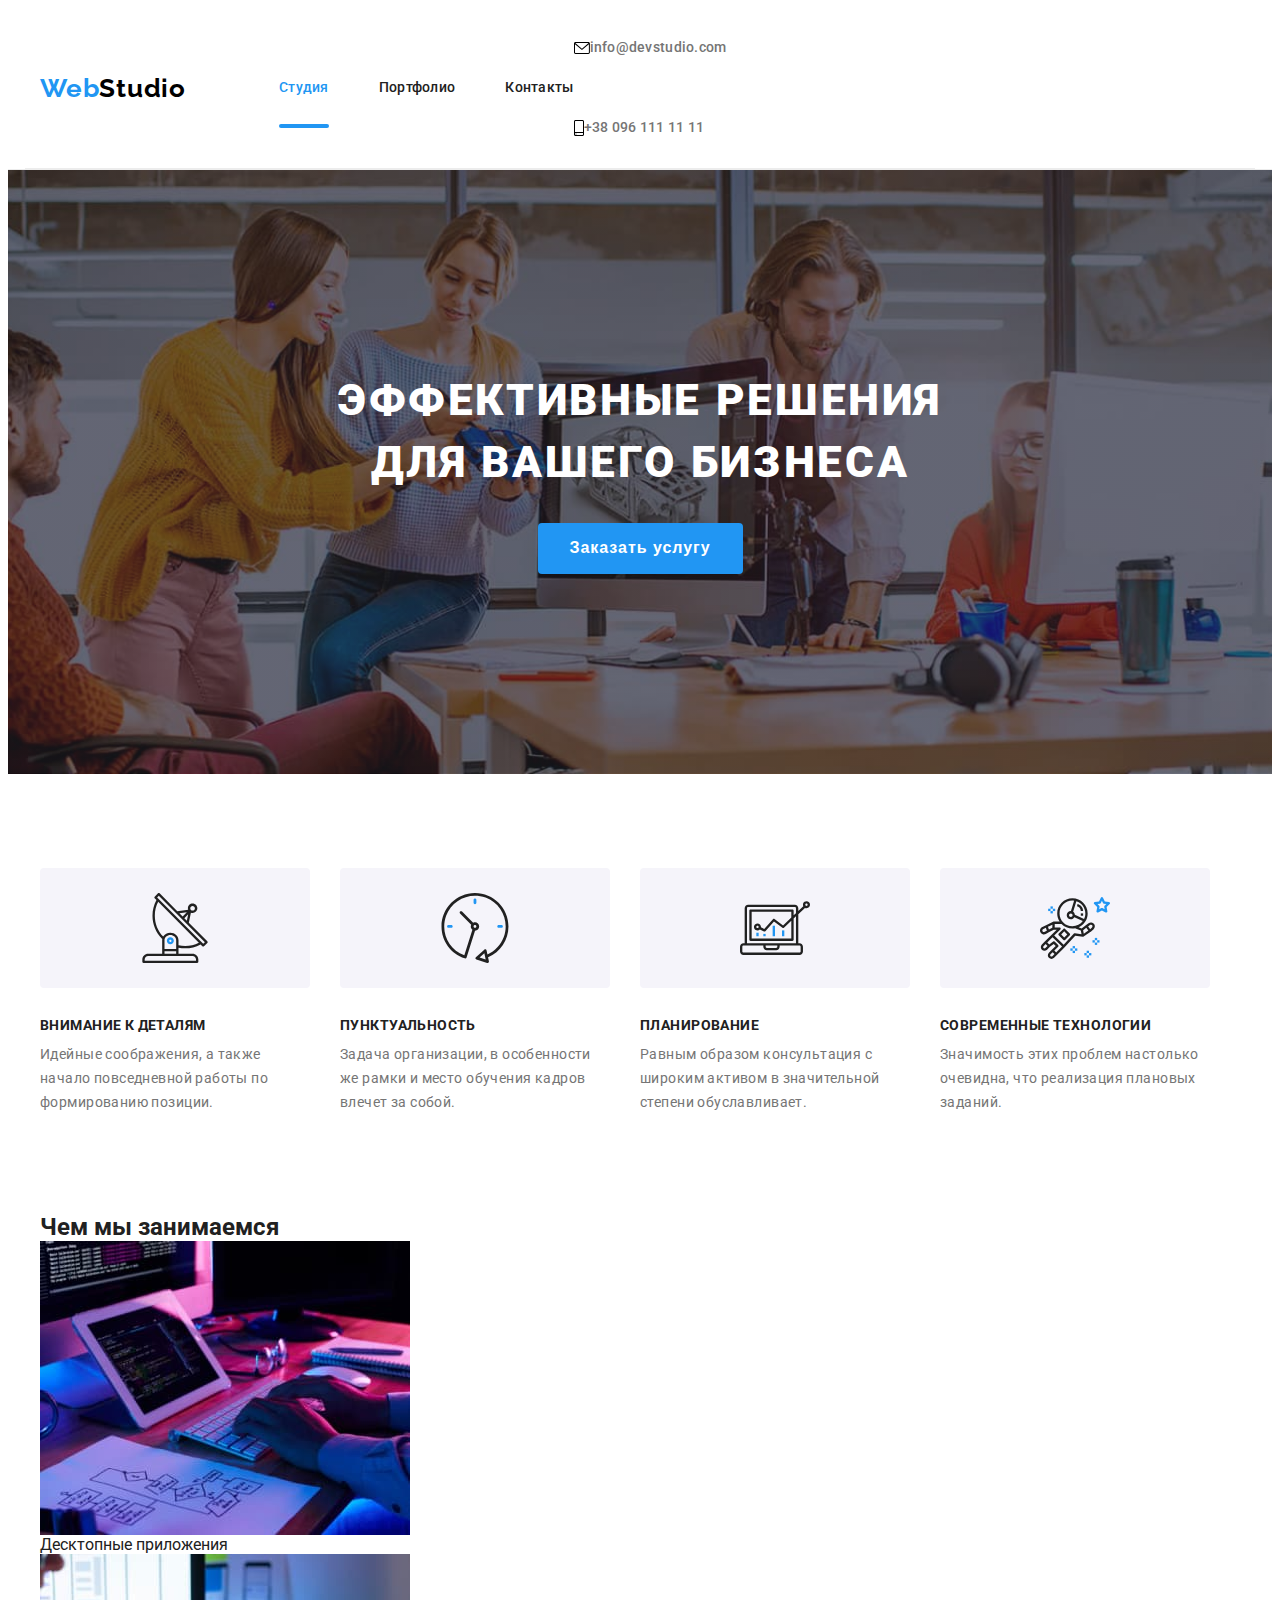
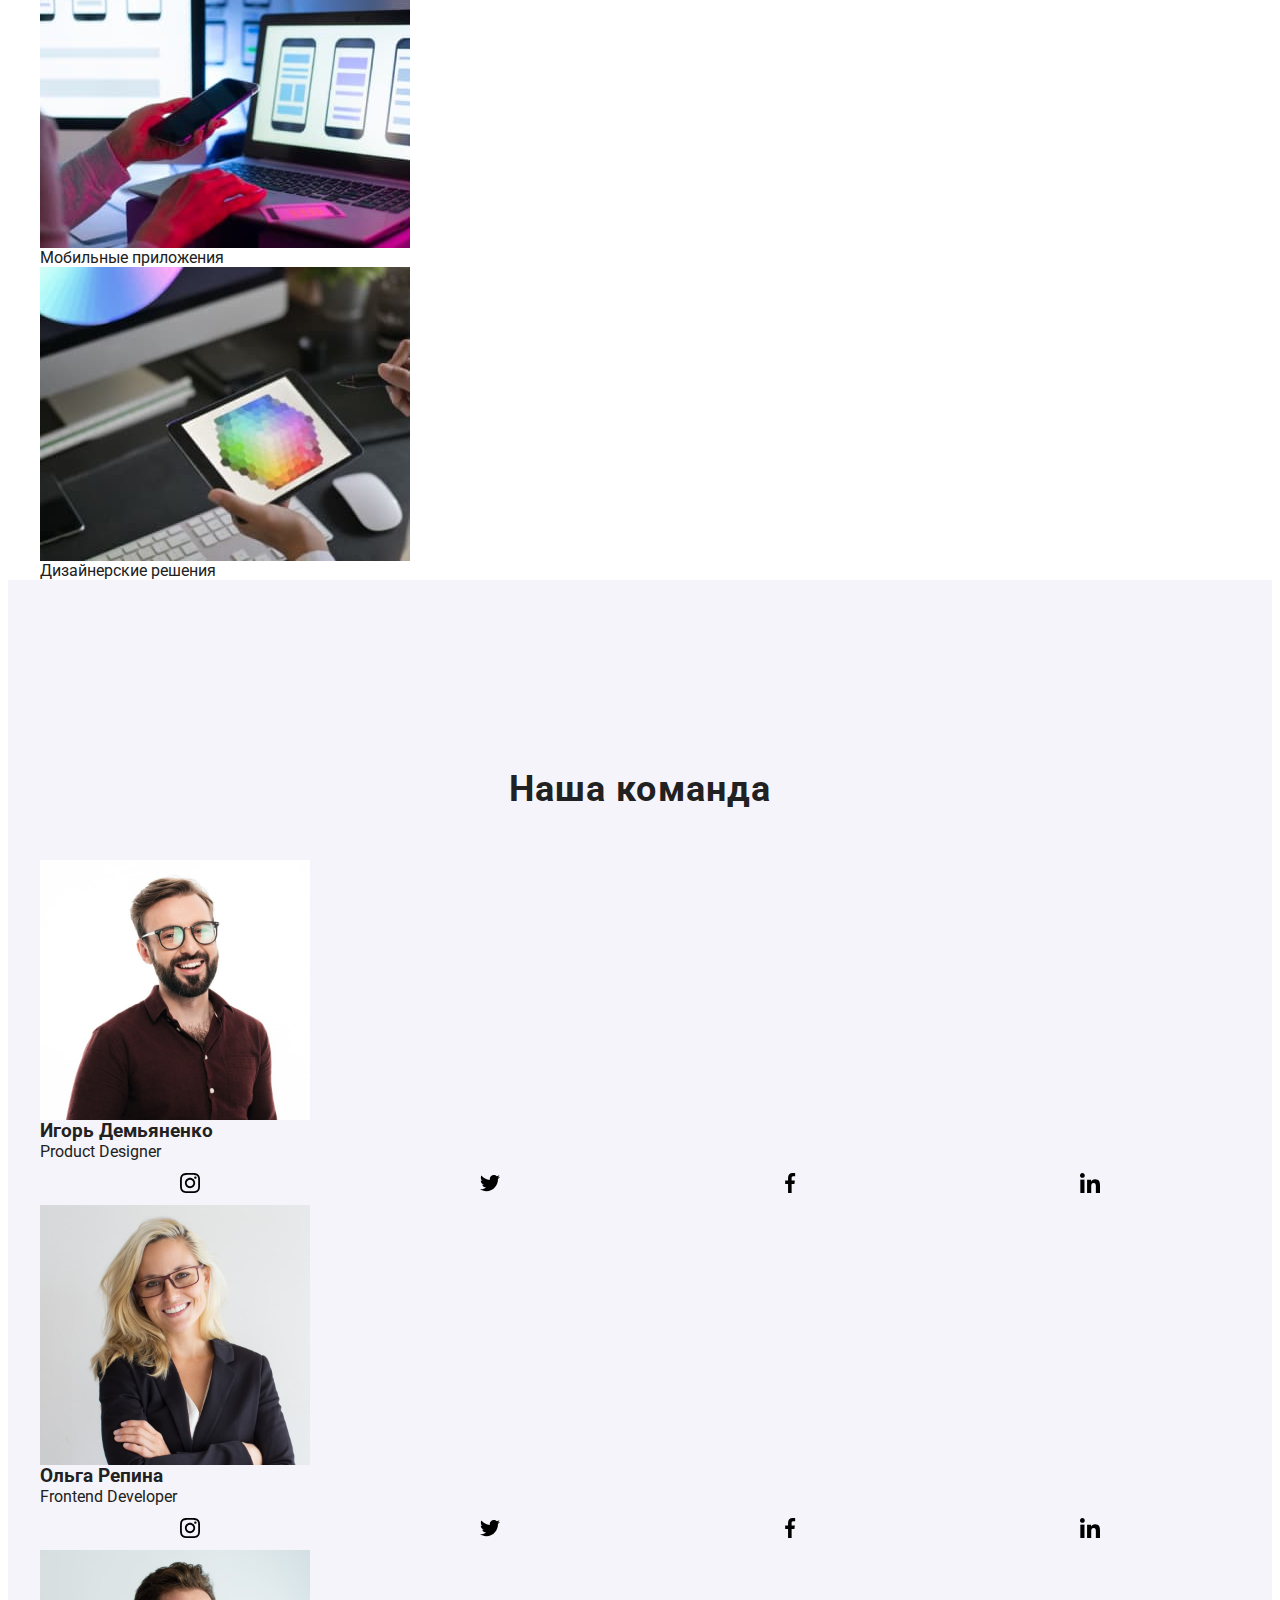
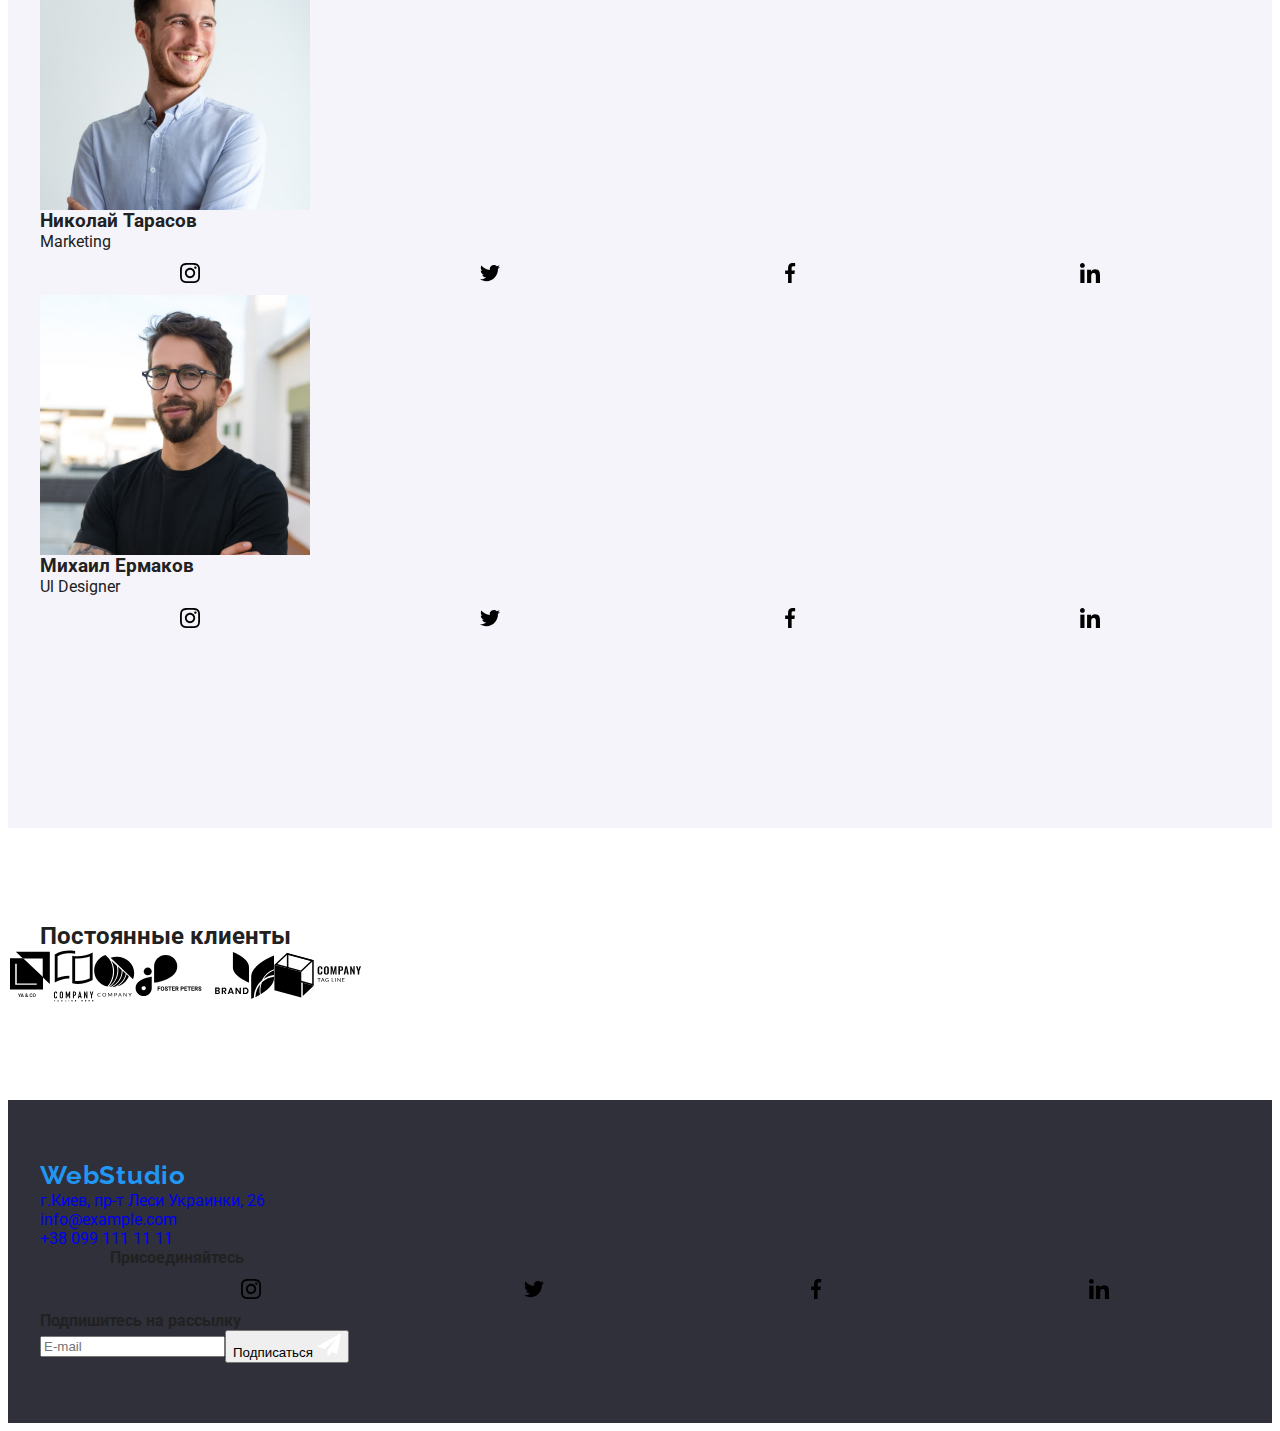
==== index.html @ 7ddec123 "micro correct" ====
<!DOCTYPE html>
<html lang="ru">
<head>
    <meta charset="UTF-8">
    <meta http-equiv="X-UA-Compatible" content="IE=edge">
    <meta name="viewport" content="width=device-width, initial-scale=1.0">
    <link rel="stylesheet" href="https://cdnjs.cloudflare.com/ajax/libs/modern-normalize/1.0.0/modern-normalize.min.css" integrity="sha512-ISS7cAi1PEhQ8jnbJpJZMd29NlhNj4AWYyLOSp2CE/CsHxTCu+r+t0D2yoJudVrd0/8fTVPUVDzY5Tvli75u/g==" crossorigin="anonymous" />
    <link rel="preconnect" href="https://fonts.gstatic.com">
    <link href="https://fonts.googleapis.com/css2?family=Raleway:wght@700&family=Roboto:wght@400;500;700;900&display=swap" rel="stylesheet">
    <link rel="stylesheet" href="https://cdnjs.cloudflare.com/ajax/libs/animate.css/4.1.1/animate.min.css"/>
    <!-- <link rel="stylesheet" href="./css/styles.css"> -->
    <link rel="stylesheet" href="./css/main.min.css">
    <title>Студия</title>
</head>
<body>
      <!---шапка сайта-->
    <header class="header">  
      <div class="container header"> 

        <nav class="navigation">
            <a href="./index.html" lang="en" class="logo link animate__fadeInTopLeft">
              Web<span class="logo--change-first">Studio</span></a>  

            <ul class="navigation__main-pages">
              <li class="navigation__list-pages list">
                <a href="./index.html"
                 class="navigation__main-pages-link link navigation__main-pages-link--current">
                 Студия</a></li>
              <li class="list navigation__list-pages">
                <a href="./portfolio.html" class="navigation__main-pages-link navigation__main-pages-link--decoration link">
                  Портфолио</a></li>
              <li class="list navigation__list-pages">
                <a href="" class="navigation__main-pages-link navigation__main-pages-link--decoration link">Контакты</a></li>
            </ul>
        </nav>    

            <ul class="first-address"> 
              <li class="first-address__for-contacts list">
                <a href="mailto:info@devstudio.com" 
                class="first-address__phone link first-address__phone--email">
                  <svg class="first-address__icon-contacts-letter" width="16" height="12">
                    <use href="./images/symbol-defs.svg#letter"></use>
                  </svg>
                  info@devstudio.com</a>
              </li>
              <li class="list first-address__for-contacts">
                <a href="tel:+380961111111" 
                class="first-address__phone link first-address__phone--tell">
                  <svg class="first-address__icon-contacts-smartphone" width="10" height="16">
                    <use href="./images/symbol-defs.svg#smartphone"></use>
                  </svg>
                  +38 096 111 11 11</a>
              </li>
            </ul> 
          </div>
    </header>
    
    <main>
        <!---баннер-->
       <section class="hero hero--banner">
         <div class="container hero__container">
         <h1 class="hero__headline">Эффективные решения для вашего бизнеса</h1>
         <button type="button" class="modal-btn" data-modal-open>
           <span class="modal-btn__text-btn">Заказать услугу</span>
          </button>
        </div>
       </section>

       <!---преимущества-->
       <section class="skills">
         <div class="container skills__container"> 
           <h2 class="visually-hidden">преимущества</h2>
           <ul class="description">
             <li class="list description__block">
                <div class="description__skills-block">
                  <svg class="description__skills-icons" width="70" height="70">
                  <use href="./images/symbol-defs.svg#antenna"></use>
                </svg>
               </div>      
                <h3 class="description__title-description">Внимание к деталям</h3>
                <p class="description__text-description">Идейные соображения, а также начало повседневной работы по формированию позиции.</p>
              </li>
              <li class="list description__block">
                <div class="description__skills-block">
                  <svg class="description__skills-icons" width="70" height="70">
                    <use href="./images/symbol-defs.svg#clock"></use>
                  </svg>
                </div>
                <h3 class="description__title-description">Пунктуальность</h3>
                <p class="description__text-description">Задача организации, в особенности же рамки и место обучения кадров влечет за собой.</p>
              </li> 
              <li class="list description__block">
                <div class="description__skills-block">
                  <svg class="description__skills-icons" width="70" height="70">
                    <use href="./images/symbol-defs.svg#diagram"></use>
                  </svg>
                </div>
               <h3 class="description__title-description">Планирование</h3>
               <p class="description__text-description">Равным образом консультация с широким активом в значительной степени обуславливает.</p>
             </li> 
              <li class="list description__block">
                <div class="description__skills-block">
                  <svg class="description__skills-icons" width="70" height="70">
                    <use href="./images/symbol-defs.svg#astronaut"></use>
                  </svg>
                </div>
               <h3 class="description__title-description">Современные технологии</h3>
               <p class="description__text-description">Значимость этих проблем настолько очевидна, что реализация плановых заданий.</p>
             </li> 
           </ul>
          </div>
       </section>
       
       <!--основная напраленность нашей команды-->
       <section class="our-work">
         <div class="container our-work__container">
           <h2 class="our-work__title">Чем мы занимаемся</h2>
           <ul class="work-list">
               <li class="list work-list__item">
                   <img src="./images/main-work/1work-with-computer.jpg" alt="работа с компьютером" width="370" height="294">
                  <div class="products-block">
                     <p class="products-block__text">Десктопные приложения</p>
                  </div>                  
                  </li>
               <li class="list work-list__item">
                   <img src="./images/main-work/2work-with-mobile.jpg" alt="работа с разными гаджетами" width="370" height="294">
                   <div class="products-block">
                     <p class="products-block__text">Мобильные приложения</p>
                     </div>   
                  </li>
               <li class="list work-list__item">
                   <img src="./images/main-work/3work-with-color.jpg" alt="работа с цветом" width="370" height="294">
                   <div class="products-block">
                     <p class="products-block__text">Дизайнерские решения</p> 
                    </div>   
                </li>
           </ul>
          </div>
        </section>
           <!---наша команда-->
       <section class="our-staff">
       <div class="container our-staff">
            <h2 class="our-staff__title">Наша команда</h2>    
            <ul class="command">
              <li class="list command__list"><img src="./images/our-command/Igor-Demyanenko.jpg" alt="Игорь Демьяненко" width="270" height="260">
                <div class="block-for-text">
                <h3 class="block-for-text__names">Игорь Демьяненко</h3> 
                <p class="block-for-text__position">Product Designer</p> 

                <ul class="social-list">
                  <li class="list social-list__items">
                    <a href="" class="social-link link">
                    <svg class="social-link__icon" width="20" height="20">
                      <use href="./images/symbol-defs.svg#instagram"></use>
                    </svg>
                  </a>
                  </li>
                  <li class="list social-list__items">
                   <a href="" class="social-link link"> 
                     <svg class="social-link__icon" width="20" height="20">
                      <use href="./images/symbol-defs.svg#twitter"></use>
                    </svg>
                  </a>
                  </li>
                  <li class="list social-list__items">
                    <a href="" class="social-link link">
                    <svg  class="social-link__icon" width="20" height="20">
                      <use href="./images/symbol-defs.svg#facebook"></use>
                    </svg>
                  </a>
                  </li>
                  <li class="list social-list__items">
                    <a href="" class="social-link link">
                    <svg  class="social-link__icon" width="20" height="20">
                      <use href="./images/symbol-defs.svg#linkedin"></use>
                    </svg>
                    </a>
                  </li>
                </ul>
              </div>
              </li>
              <li class="list command__list">
                <img src="./images/our-command/Olha-Repina.jpg" alt="Ольга Репина" width="270" height="260">
                <div class="block-for-text">
                <h3 class="block-for-text__names">Ольга Репина</h3> 
                <p class="block-for-text__position">Frontend Developer</p>
                <ul class="social-list">
                  <li class="listsocial-listt__items list">
                    <a href="" class="social-link link">
                    <svg class="social-link__icon" width="20" height="20">
                      <use href="./images/symbol-defs.svg#instagram"></use>
                    </svg>
                  </a>
                </li>   
                <li class="list social-list__items">
                 <a href="" class="social-link link"> 
                   <svg class="social-link__icon" width="20" height="20">
                    <use href="./images/symbol-defs.svg#twitter"></use>
                  </svg>
                </a>
                </li>
                <li class="list social-list__items">
                  <a href="" class="social-link link">
                  <svg  class="social-link__icon" width="20" height="20">
                    <use href="./images/symbol-defs.svg#facebook"></use>
                  </svg>
                </a>
                </li>
                <li class="list social-list__items">
                  <a href="" class="social-link link">
                  <svg  class="social-link__icon" width="20" height="20">
                    <use href="./images/symbol-defs.svg#linkedin"></use>
                  </svg>
                  </a>
                </li>
               </ul>
               </div>
              </li>
              <li class="list command__list">
                <img src="./images/our-command/Nikolay-Tarasov.jpg" alt="Николай Тарасов" width="270" height="260">
                <div class="block-for-text">
                <h3 class="block-for-text__names">Николай Тарасов</h3> 
                <p class="block-for-text__position">Marketing</p> 
                <ul class="social-list">
                  <li class="list social-list__items">
                    <a href="" class="social-link link">
                    <svg class="social-link__icon" width="20" height="20">
                      <use href="./images/symbol-defs.svg#instagram"></use>
                    </svg>
                  </a>
                  </li>
                <li class="list social-list__items">
                 <a href="" class="social-link link"> 
                   <svg class="social-link__icon" width="20" height="20">
                    <use href="./images/symbol-defs.svg#twitter"></use>
                  </svg>
                </a>
                </li>
                <li class="list social-list__items">
                  <a href="" class="social-link link">
                  <svg  class="social-link__icon" width="20" height="20">
                    <use href="./images/symbol-defs.svg#facebook"></use>
                  </svg>
                </a>
                </li>
                <li class="list social-list__items">
                  <a href="" class="social-link link">
                  <svg  class="social-link__icon" width="20" height="20">
                    <use href="./images/symbol-defs.svg#linkedin"></use>
                  </svg>
                  </a>
                </li>
               </ul>
              </div>
              </li>
              <li class="list command__list">
                <img src="./images/our-command/Michael-Ermakov.jpg" alt="Михаил Ермаков" width="270" height="260">
                <div class="block-for-text">
                <h3 class="block-for-text__names">Михаил Ермаков</h3> 
                <p class="block-for-text__position">Ul Designer</p> 
                <ul class="social-list">
                  <li class="list social_list__items">
                    <a href="" class="social-link link">
                    <svg class="social-link__icon" width="20" height="20">
                      <use href="./images/symbol-defs.svg#instagram"></use>
                    </svg>
                  </a>
                  </li>
                <li class="list social-list__items">
                 <a href="" class="social-link link"> 
                   <svg class="social-link__icon" width="20" height="20">
                    <use href="./images/symbol-defs.svg#twitter"></use>
                  </svg>
                </a>
                </li>
                <li class="list social-list__items">
                  <a href="" class="social-link link">
                  <svg  class="social-link__icon" width="20" height="20">
                    <use href="./images/symbol-defs.svg#facebook"></use>
                  </svg>
                </a>
                </li>
                <li class="list social-list__items">
                  <a href="" class="social-link link">
                  <svg  class="social-link__icon" width="20" height="20">
                    <use href="./images/symbol-defs.svg#linkedin"></use>
                  </svg>
                  </a>
                </li>
               </ul>
              </div>
              </li>
              </ul>
        </div>      
        </section> 
        <!-- our clients -->
        <section class="clients">
          <div class="container">
            <h2 class="clients__title">Постоянные клиенты</h2>
            <ul class="clients-list">
              <li class="clients-list__item list">
                <a class="clients-list__link" href="">
                  <svg class="clients-list__icon" width="44" height="50">
                    <use href="./images/symbol-defs.svg#logo-1"></use>
                  </svg>
                </a>
              </li>
              <li class="clients-list__item list">
                <a class="clients-list__link link" href="">
                  <svg class="clients-list__icon" width="40" height="52">
                    <use href="./images/symbol-defs.svg#logo-2"></use>
                  </svg>
                </a>
              </li>
              <li class="clients-list__item list">
                <a class="clients-list__link link" href="">
                  <svg class="clients-list__icon" width="41" height="42">
                    <use href="./images/symbol-defs.svg#logo-3"></use>
                  </svg>
                </a>
              </li>
              <li class="clients-list__item list">
                <a class="clients-list__link link" href="">
                  <svg class="clients-list__icon" width="80" height="42">
                    <use href="./images/symbol-defs.svg#logo-4"></use>
                  </svg>
                </a>
              </li>
              <li class="clients-list__item list">
                <a class="clients-list__link link" href="">
                  <svg class="clients-list__icon" width="59" height="47">
                    <use href="./images/symbol-defs.svg#logo-5"></use>
                  </svg>
                </a>
              </li>
              <li class="clients-list__item list">
                <a class="clients-list__link link" href="">
                  <svg class="clients-list__icon" width="88" height="45">
                    <use href="./images/symbol-defs.svg#logo-6"></use>
                  </svg>
                </a>
              </li>
            </ul>
          </div>
        </section> 
    </main>

    <!--подвал-->
    <footer class="footer">
    <div class="container">  
      <div class="footer__general-box">
        <div class="footer__address-box">   
      <a href="./index.html" lang="en" class="logo link logo--footer">
        Web<span class="logo--change-second">Studio</span></a>
      <!---адрес--> 
      <address class="address">
         <ul class="address__list">
          <li class="list address__contacts">
            <a href="https://goo.gl/maps/VTNjZpvYat5TJ8QY6" target="_blank" rel="noopener noreferrer" 
            class="address__location-link link">
            г.Киев, пр-т Леси Украинки, 26</a>
          </li>
          <li class="list address__contacts">
            <a href="mailto:info@example.com" lang="en"
             class="address__contact-link link">info@example.com</a>
          </li>
          <li class="list address__contacts">
            <a href="tel:+380991111111" class="address__contact-link link">+38 099 111 11 11</a>
          </li>
        </ul>   
      </address>
      </div>  

     <!--join-us  -->
      <div class="join">
      <h2 class="visually-hidden">join to us</h2>
      <p class="join__text"><strong>Присоединяйтесь</strong></p>
      
      <ul class="social-list social-list--margin">
        <li class="list social_list__items social_list__items--margin">
          <a href="" class="social-link social-link--footer-identity link ">
          <svg class="social-link__icon" width="20" height="20">
            <use href="./images/symbol-defs.svg#instagram"></use>
          </svg>
        </a>
        </li>
      <li class="list social_list__items social_list__items--margin">
       <a href="" class="social-link social-link--footer-identity link"> 
         <svg class="social-link__icon" width="20" height="20">
          <use href="./images/symbol-defs.svg#twitter"></use>
        </svg>
      </a>
      </li>
      <li class="list social_list__items social_list__items--margin">
        <a href="" class="social-link social-link--footer-identity link">
        <svg  class="social-link__icon" width="20" height="20">
          <use href="./images/symbol-defs.svg#facebook"></use>
        </svg>
      </a>
      </li>
      <li class="list social_list__items social_list__items--margin">
        <a href="" class="social-link social-link--footer-identity link">
        <svg  class="social-link__icon" width="20" height="20">
          <use href="./images/symbol-defs.svg#linkedin"></use>
        </svg>
        </a>
      </li>
     </ul>
    </div>
    <!-- subscription-form -->
    <div class="subscription">
      <b class="subscription__title">Подпишитесь на рассылку</b>
      <form class="sign-up">
        <input type="email" name="email" class="sign-up__email" placeholder="E-mail">
        <button type="submit" class="sign-up__btn">Подписаться 
         <svg class="sign-up__icon-send" width="24" height="24">
           <use href="./images/symbol-defs.svg#icon-send"></use>
         </svg>  
        </button>
      </form>
    </div>

    </div>
  </div> 
  </footer> 
<!-- footer -->


  <div class="backdrop is-hidden" data-modal>
    <div class="backdrop-modal">
     <button type="button" class="backdrop-modal__close-btn" data-modal-close>
      <svg width="18" height="18" class="backdrop-modal__close-icon">
        <use href="./images/symbol-defs.svg#icon-close-symbol">
        </use>
      </svg>
    </button>    

    <!-- form -->  
      <form class="form" name="form" autocomplete="off">
          <b class="form__title">Оставьте свои данные, мы вам перезвоним</b>
   
          <label class="form__label-text">
            Имя    
          <span class="form__wrapper-user-field">     
            <input class="form__input-field" type="text" name="-user-name" required>
            <svg class="form__icon"  width="18" height="18">
              <use href="./images/symbol-defs.svg#person-black"></use>
            </svg>
        </span>  
        </label> 

        <label  class="form__label-text">
          Телефон
          <span class="form__wrapper-user-field">
           <input class="form__input-field" type="tel" name="tel" required title="0961111111">
           <svg class="form__icon" width="18" height="18">
              <use href="./images/symbol-defs.svg#phone-black"></use>
            </svg>
        </span>  
        </label>        
        
        <label for="mail" class="form__label-text">
          Почта
        <span class="form__wrapper-user-field">
          <input class="form__input-field" type="email" name="mail" id="mail" required>
         <svg class="form__icon" width="18" height="18">
           <use href="./images/symbol-defs.svg#email-black"></use>
         </svg>
        </span>
        </label>
        
        <label class="form__label-text form__label--textarea">
          Коментарий
        <textarea class="form__user-comment" name="comment" placeholder="Введите текст"></textarea>
      </label> 

        <!--check-box-->
        <input class="chekbox-square visually-hidden"  type="checkbox" name="confidence" value="checkbox" id="confidence">
        <label for="confidence" class="chekbox-square__label">
           Соглашаюсь с рассылкой и принимаю&nbsp;
         <a href="" class="chekbox-square__confidence-link">Условия договора</a>
        </label>
            
       <button type="submit" class="submit-btn">
         <span class="submit-btn__text">Отправить</span></button>
      </form>

  </div>
  </div>   
  <script src="./js/modal.js"></script>
</body>
</html>
---- css/styles.css ----
:root {
    --main-font: "Roboto", sans-serif;
    --secondary-font: "Raleway", sans-serif;
    --accent-color: #2196F3; 
    --main-color: #212121;
    --paragraph-color: #757575;
    --technical-color: #188CE8;
    --white-color: #fff;
    --backround-btn: #F5F4FA;
    --section-background: #2F303A;
    --letter-spacing: 0.03em;
    --font-weight-variable: 700;
    --font-size-predominate: 14px;
    --container-padding: 15px;
    --container-width: 1200px;
    --container-margin: 0 auto;
    --padding-of-section: 94px;
    --margin-in-section: 30px;
    --social-links-color: #AFB1B8;
    --overlay-cards-color: rgba(33, 150, 243, 0.9);

}
/* cut */

/* СБРОС */
.link { 
    text-decoration: none;
    display: block;
}
.list {
    list-style: none;
}  
.address { 
    font-style: normal;
} 
h1, h2, h3, h4, h5, h6, p {
    margin:0;
}
Ul, li {
    margin:0;
    padding: 0;}
img {
    display: block;
    max-width: 100%;
}

/* end СБРОС */


body {
    font-family: var(--main-font);
    color: var(--main-color);
    font-weight: 400;
}

/* cut */

/* === header====*/
.container {
    width: var(--container-width);
    margin: 0 auto;
    padding-left: var( --container-padding);
    padding-right: var( --container-padding); 
}
/* cut */

.header {
    border-bottom: 1px solid #ececec;
}

.header .container {
    display: flex;
    align-items: center;

} 
/* cut */


.navigation-for-pages,
.main-pages,
.first-adress-text {
    display: flex;
    align-items: center;
}


.list-pages:not(:last-child),
.for-contacts:not(:last-child) {
    margin-right: 50px;
}

.first-adress-text {
    margin-left: auto;
}
.main-pages-link.link.current {
    color: var(--accent-color);
 
}
/* cut */

.logo {
    margin-right: 93px;
    animation-duration: 3000ms;
}
.logo {
    font-family: var(--secondary-font);
    font-weight: var(--font-weight-variable);
    font-size: 26px;
    line-height: 1.19;
    letter-spacing: var(--letter-spacing);
    color: var(--accent-color);
}
.change-first {
    color: #000;
}
.main-pages-link {
    font-weight: 500;
    font-size: var(--font-size-predominate); 
    line-height: 1.14;
    letter-spacing: 0.02em;
    color: var(--main-color);
    padding-top: 32px;
    padding-bottom: 32px;
    transition: color transform 250ms cubic-bezier(0.4, 0, 0.2, 1);
}
.main-pages-link:hover,
.main-pages-link:focus {
    color: var(--accent-color);
}
/* cut */

/*  спецэффекты*/
.list-pages {
    position: relative;
}
.current::after {
    content: "";
    display: block;
    position: absolute;
    height: 4px;
    width: 100%;
    border-radius: 2px;
    left: 0px;
    bottom: 0px;
    background-color: var(--accent-color);
}

.decoration-changes::after{
    content: "";
    display: block;
    position: absolute;
    height: 4px;
    width: 100%;
    border-radius: 2px;
    left: 0px;
    bottom: 0px;
    background-color: var(--accent-color);
    opacity: 0;
    transform: scaleX(0);
    transition: opacity 250ms cubic-bezier(0.4, 0, 0.2, 1),
    transform 250ms cubic-bezier(0.4, 0, 0.2, 1) 100ms;
}
.decoration-changes:hover::after {
    opacity: 1;
    transform: scaleX(1);
}



/* contacts */
.phone {
    padding-top: 7px;
    padding-bottom: 7px;
    font-weight: 500;
    font-size: var(--font-size-predominate);
    line-height: 1.14;
    letter-spacing: 0.02em;
    color: var(--paragraph-color);
    padding-top: 32px;
    padding-bottom: 32px;

    transition: color 250ms cubic-bezier(0.4, 0, 0.2, 1) 100ms;    
}

.for-contacts:hover .phone,
.for-contacts:focus .phone{
    animation-name: heartBeat;
    animation-duration: 2000ms;
    animation-timing-function: linear;
}

/* icon */
.email,
.tell {
    display: flex;
    align-items: center; 
}
.phone:hover,
.phone:focus {
    color: var(--accent-color);
} 

.icon-contacts-letter,
.icon-contacts-smartphone{  
    fill: currentColor;
}


.icon-contacts-letter {
    height: 12px;
    width: 16px;
    margin-right: 10px;
}

.icon-contacts-smartphone {
    height: 16px;
    width: 10px;
    margin-right: 10px;
}
/* end header */



/* main html */
.hero {
    background-color: var(--section-background);   
    padding-bottom: 200px;
    padding-top: 200px; 
}
.banner {
    display: flex;
    background-color: var(--section-background);
    max-width: 1600px;
    margin: 0 auto;
    background-size: cover;
    background-repeat: no-repeat;
    background-position: center ;
    background-image: linear-gradient(rgba(47, 48, 58, 0.4), rgba(47, 48, 58, 0.4)), url(../images/img.jpg);
}

.headline {  
    font-family: var(--main-font);
    font-weight: 900;
    font-size: 44px;
    line-height: 1.4;
    letter-spacing: 0.06em;
    text-transform: uppercase;
    color: var(--white-color);
    max-width: 696px; 
    text-align: center;
    margin-left: auto;
    margin-right: auto;    
}
/* cut */

.modal-btn,
.button-list {
    border-radius: 4px;
}

.modal-btn {  
    display: block;
    margin-left: auto;
    margin-right: auto;
    background-color: var(--accent-color);
    padding: 10px 32px;
    min-width: 200px;
    cursor: pointer;   
    margin-top: 30px; 
    margin-right: auto;
    border: none;
       
    transition: background-color 250ms cubic-bezier(0.4, 0, 0.2, 1);
} 

.modal-btn:hover,
.modal-btn:focus {
    background-color: var(--technical-color);
}

.text-btn {
    font-weight: var(--font-weight-variable);
    font-size: 16px;
    line-height: 1.9;
    letter-spacing: 0.06em;  
    height: 30px;
    color: var(--white-color);
}
/* cut btn */
/* hero end */

/* skills */
.visually-hidden {
    position: absolute !important;
    clip: rect(1px 1px 1px 1px); /* IE6, IE7 */
    clip: rect(1px, 1px, 1px, 1px);
    padding: 0 !important;
    border: 0 !important;
    height: 1px !important;
    width: 1px !important;
    overflow: hidden;
}

.skills {
    display: flex;
    align-items: center;
    padding-top: var(--padding-of-section);
    padding-bottom: var(--padding-of-section);
}

.description {
    display: flex;
    align-items: center;
    margin-left: calc(-1*var(--margin-in-section));
    margin-top: calc(-1*var(--margin-in-section));
}

.block-description {
    margin-left: var(--margin-in-section);
    margin-top: var(--margin-in-section);
    height: 251px;
    width: 270px;
}

.skills-block {
    display: flex;
    align-items: center;
    justify-content: center;
    background-color: var(--backround-btn);
    width: 270px;
    height: 120px;
    margin-bottom: 30px;
    border-radius: 4px;
}

.title-description {    
    font-weight: var(--font-weight-variable);
    font-size: var(--font-size-predominate);
    line-height: 1.14;
    letter-spacing: var(--letter-spacing);    
    text-transform: uppercase;  
    margin-bottom: 10px;
}
.text-description {
    font-size: var(--font-size-predominate);
    line-height: 1.7;
    letter-spacing: var(--letter-spacing);
    color: var(--paragraph-color);
}
.skills-icons {
    fill: currentColor;
}
/* end skills */
/* cut off */


/* what we do */
/* practice-section */
.we-do {
    padding-bottom: 149px;
} 
.images-of-work {
    display: flex;
    align-items: center;
    flex-wrap: wrap;
    margin-left: calc(-1*var(--margin-in-section));
    margin-bottom: calc(-1*var(--margin-in-section));
}
.images-of-work > .works{
    margin-left: var(--margin-in-section);
    margin-bottom: var(--margin-in-section);
}
.works {
    position: relative;
    height: 294px;
    width: 370px;
}
.our-products {
    position: absolute;
    display: flex;
    align-items: center;
    justify-content: center;
    width: 100%;
    height: 70px;
    left: 0;
    bottom: 0;
    background: rgba(47, 48, 58, 0.8);
    transform: scaleY(1);
    transition: transform 250ms cubic-bezier(0.4, 0, 0.2, 1) 150ms;
}
.works:focus .our-products,
.works:hover .our-products{
    transform: scaleY(1.1);   
}
.products-text {
    font-weight: var(--font-weight-variable);
    font-size: 14px;
    line-height: 1.14;
    letter-spacing: var(--letter-spacing);
    text-transform: uppercase;
    color: #fff;    
}
/*  */
/* cut off */


/* our-staff */

.our-staff {
    background: var(--backround-btn);
    padding-top: var(--padding-of-section);
    padding-bottom: var(--padding-of-section);
}

.description-command {
    display: flex;
    flex-wrap: wrap;
    margin-left: calc(-1*var(--margin-in-section));
    margin-bottom: calc(-1*var(--margin-in-section));
}
.description-command >.list-command {
    width: 270px;
    height: 430px;
    margin-left: var(--margin-in-section);
    margin-bottom: var(--margin-in-section);
    box-shadow: 0px 1px 3px rgba(0, 0, 0, 0.12), 0px 1px 1px rgba(0, 0, 0, 0.14), 0px 2px 1px rgba(0, 0, 0, 0.2);
    border-radius: 0px 0px 4px 4px;
}

.work-make,     
.work-command {
    font-weight: var(--font-weight-variable);
    font-size: 36px;
    line-height: 1.17;
    letter-spacing: var(--letter-spacing);
    text-align: center;
    display: block;
    margin-left: auto;
    margin-right: auto;
    margin-bottom: 50px;            
}
.description-command .names{
    font-weight: 500;
    font-size: 16px;
    line-height: 1.2;
    letter-spacing: var(--letter-spacing);   
}
.block-of-names {
    padding-top: var(--margin-in-section);
    padding-bottom: var(--margin-in-section);
    padding-left: 30px;
    padding-right: 30px;
    text-align: center;

}
.names {
    margin-bottom: 10px;
}
.description-command .gig {
    font-size: 16px;
    line-height: 1.2;
    letter-spacing: var(--letter-spacing);
    color: var(--paragraph-color);
    margin-bottom: 16px;
}
/* cut off */

 /* icons */
.social-list {
    display: flex;
    align-items: center;
    justify-content: center;
    justify-content: space-around;
 }
.social-link{
    display: flex;
    align-items: center;
    justify-content: center;
    color: var(--social-links-color);
    width: 44px;
    height: 44px;
    border-radius: 50%;

    transition: color 250ms cubic-bezier(0.4, 0, 0.2, 1), 
    background-color 250ms cubic-bezier(0.4, 0, 0.2, 1); 
}
.social-link:hover,
.social-link:focus {
    background-color: var(--accent-color);    
    color: #fff;
}

.social-icon {
    fill: currentColor;
    width: 20px;
    height: 20px;
}
 
/* our staff end */

/* our clients */
.clients {
    padding-bottom: var(--padding-of-section);
    padding-top: 94px;
}
.clients-title {
    display: block;
    margin-left: auto;
    margin-right: auto;
    margin-bottom: 50px;
    text-align: center;  
    font-weight: var(--font-weight-variable);  
    font-size: 36px;
    line-height: 1.16;
    letter-spacing: var(--letter-spacing);
}
.clients-list {
    display: flex;
    flex-wrap: wrap;
    align-items: center;
    margin-left: calc(-1*var(--margin-in-section));
}

.clients-item {
    display: flex;
    align-items: center;
    justify-content: center;
    width: 170px;
    height: 90px;
    border: 1px solid #AFB1B8; 
    border-radius: 4px;
    margin-left: var(--margin-in-section);
}
.clients-link {
    color: var(--social-links-color);
    display: flex;
    align-items: center;
    justify-content: center;
    width: 100%;
    height: 100%;

    transition: color 250ms cubic-bezier(0.4, 0, 0.2, 1);
}

.clients-link:hover,
.clients-link:focus  {
    color: var(--accent-color);
}

.clients-item:focus,
.clients-item:hover {
    border: 1px solid var(--accent-color);
}
.clients-icon {
    fill: currentColor;
}
/* cut off */


/* prtfolio main*/
.filters {
   padding-top: var(--padding-of-section); 
   padding-bottom: var(--padding-of-section);
}
.container .btn-of-filters {
     display: flex;
     align-items: center;
     flex-wrap: wrap;
     margin-bottom: 50px;
     justify-content: center;   
}
.list-filters:not(:last-child) {
    margin-right: 8px;    
}
 
.button-list {
    font-weight: 500;
    font-size: 16px;
    line-height: 1.6;
    letter-spacing: var(--letter-spacing);
    background-color: var(--backround-btn);
    cursor: pointer;
    border: transparent;
    padding: 6px 22px;

    transition: color 250ms cubic-bezier(0.4, 0, 0.2, 1), 
    background-color 250ms cubic-bezier(0.4, 0, 0.2, 1), 
    box-shadow 250ms cubic-bezier(0.4, 0, 0.2, 1); 
}
.button-list:hover,
.button-list:focus {
    color: var(--white-color);
    background-color: var(--accent-color);
    box-shadow: 0px 3px 1px rgba(0, 0, 0, 0.1), 
    0px 1px 2px rgba(0, 0, 0, 0.08), 
    0px 2px 2px rgba(0, 0, 0, 0.12);
}   


/* projects imgs+text */
.container >.projects{
    display: flex;
    align-items: center;
    flex-wrap: wrap;
    margin-left: calc(-1 * var(--margin-in-section));
    margin-top: calc(-1 * var(--margin-in-section));
}
.projects>.list {
    margin-left: var(--margin-in-section);
    margin-top: var(--margin-in-section);
}
.projects > .projects-card{
    width: 370px;
    border: 1px solid #EEEEEE;
}
.subtitle {
    font-weight:var(--font-weight-variable);    
    font-size: 18px;
    line-height: 2;
    letter-spacing: 0.06em;
    color: var(--main-color);
}
.text-cards {
    padding-top: 20px;
    padding-bottom: 20px;
    padding-left: 24px;
    padding-right: auto;
}
.projects-paragraph {
    font-size: 16px;
    line-height: 1.9;
    letter-spacing: var(--letter-spacing);
    color: var(--paragraph-color);
}
.projects-link:hover,
.projects-link:focus {
    box-shadow:0px 1px 1px rgba(0, 0, 0, 0.12),
     0px 4px 4px rgba(0, 0, 0, 0.06), 
     1px 4px 6px rgba(0, 0, 0, 0.16);
}
/* cut off */

      /* overlay */
 .wrapper-projects-card {
    position: relative;  
    overflow: hidden;
}   
.projects-link:focus .overlay,
.projects-link:hover .overlay{
    transform: translateY(0);
    opacity: 1;
}

.overlay {
    position: absolute;
    top: 0;
    left: 0; 
    max-width: 100%;
    height: 100%;       
    padding: 63px 24px;
    background-color: var(--overlay-cards-color);
    color: #fff;   
    font-size: 18px;
    line-height: 1.5;
    letter-spacing: var(--letter-spacing);  
    opacity: 0;  
    transform: translateY(100%);
    overflow: auto;

    transition: transform 250ms cubic-bezier(0.4, 0, 0.2, 1),
    opacity 250ms cubic-bezier(0.4, 0, 0.2, 1);
}
/* cut off */

/* prtfolio main end*/

/* end main */



/* ==========footer=========== */
.footer{
    background-color: var(--section-background);
    padding-top: 60px;
    padding-bottom: 60px;
}
.web-footer {
    display: block;
    margin-bottom: 20px;
}
.change-second {
    color: var(--white-color);
}

.location-link,
.phone-link {
    font-size: var(--font-size-predominate);
    line-height: 1.7;
    letter-spacing: var(--letter-spacing);
    display: block;

    transition: color 250ms cubic-bezier(0.4, 0, 0.2, 1);
} 
.location-link:hover,
.locayion-link:focus,
.phone-link:hover,
.phone-link:focus{
    color: var(--accent-color);
}

.footer-contacts:not(:last-child) {
    margin-bottom: 9px;
}
.location-link   { 
    color: var(--white-color);
}

.phone-link {
    color: rgba(255, 255, 255, 0.6);
} 


/* join to us */
.join-text {
    font-weight: var(--font-weight-variable);
    font-size: 14px;
    line-height: 1.14;
    letter-spacing: var(--letter-spacing);
    text-transform: uppercase;
    color: #FFFFFF; 
    margin-bottom: 20px;
}

 /* флексы */

.footer-class {
    display: flex;
    flex-direction: column; 
} 
.footer-box  {
    display: flex;
    align-items: baseline;
}
.join {
    display: flex;
    flex-direction: column;
    margin-left: 70px;
    margin-right: auto;
} 
.join-list {
    display: flex;
    align-items: center;
    margin-bottom: -10px;
    margin-left: -10px;     
}
.join-items {
    margin-bottom: 10px;
    margin-left: 10px;
    
}
.join-link {
    background: rgba(255, 255, 255, 0.1);
    border-radius: 50%; 
    color: #fff;
}  


/* subscription-form */
.sign-up {
    display: flex;
    flex-direction: row;
    align-items: center;
    margin-right: auto;
}
.subscription-title {
    display: block;
    padding-bottom: 20px;
    font-weight: var(--font-weight-variable);
    font-size: 14px;
    line-height: 1.14;
    letter-spacing: var(--letter-spacing);
    text-transform: uppercase;
    color: var(--white-color);
}
.sign-up-email {
    width: 358px;
    height: 50px;    
    border: 1px solid rgba(255, 255, 255, 0.3);
    border-radius: 4px;
    background-color: transparent;  
    padding-top: 15px;
    padding-left: 16px;
    padding-bottom: 15px;
    cursor: pointer;
}
.sign-up-email::placeholder {    
    font-size: 16px;
    line-height: 1.25;
    letter-spacing: 0.03em;
    color: rgba(255, 255, 255, 0.6);
}
input.sign-up-email[placeholder] {
    color: #fff;
    font-size: 20px;
    line-height: 1.15;
    letter-spacing: var(--letter-spacing);
} 
.sign-up-btn {
    display: flex;
    align-items: center;
    width: 200px;
    height: 50px;
    padding: 10px 28px;
    background-color: var(--accent-color);
    border-radius: 4px;
    justify-content: space-between;
    margin-left: 12px;
    cursor: pointer;
    border: none;
   
    font-weight: var(--font-weight-variable);
    font-size: 16px;
    line-height: 1.9;
    letter-spacing: 0.06em;
    color: #FFFFFF;
}
/* cut off */
/* ==========footer end=========== */

/* modalbtn-form */

.form-title{
    display: block;
    margin-bottom: 12px;
    font-weight: var( --font-weight-variable);
    font-size: 20px;
    line-height: 1.15;
    text-align: center;
    letter-spacing: var(--letter-spacing);
}
.form {
    display: flex;
    flex-direction: column;
    width: 100%;
    height: 100%; 
    padding: 40px; 
}
.wrapper-user-field {
    position: relative;
    display: block;
   
    margin-top: 4px;
}
.input-field {
    width: 100%;
    height: 40px;
    border: 1px solid rgba(33, 33, 33, 0.2);
    border-radius: 4px;
    padding-left: 42px;
    transition: border-color 250ms cubic-bezier(0.4, 0, 0.2, 1);
}
.input-field:focus {
    outline:none;
    border-color: var(--accent-color) ;
}
.input-field:focus + .form-icon {
    fill: var(--accent-color);
}
.form-icon {
    position: absolute;
    display: block;
    left: 12px;
    top: 50%;
    transform: translateY(-50%);
    width: 18px;
    height: 18px;
    fill: var(--main-color);   
    transition: fill 250ms cubic-bezier(0.4, 0, 0.2, 1); 
}

.label-text {
    display: block;
    font-size: 12px;
    line-height: 1.17;
    letter-spacing: 0.01em;
    color: var(--paragraph-color);
    margin-bottom: 10px;
   
}
.label-textarea {
    margin-bottom: 20px;
}
.user-comment-text {
    resize:none;
    width: 100%;
    min-height: 120px;
    border: 1px solid rgba(33, 33, 33, 0.2);
    border-radius: 4px;
   
    margin-top: 4px;
    padding: 12px 16px;

    transition: border-color 250ms cubic-bezier(0.4, 0, 0.2, 1);
}

.user-comment-text::placeholder {
    font-size: 14px;
    line-height: 1.14;
    letter-spacing: 0.01em;
    color: rgba(117, 117, 117, 0.5);
} 
.user-comment-text:focus {
    border-color: var(--accent-color);
    outline: none;
}
/* checkbox */
.modal-form-checkbox::before {
    content: "";
    display: block;
    background-image: url(../images/checkbox/checkbox.svg);
    background-repeat: no-repeat;
    background-size: contain;
    width: 16px;
    height: 16px;
    margin-right: 7px;
    border: 2px solid var(--main-color);
    border-radius: 2px;
    cursor: pointer;  
    scale: 1; 

    transition: background-color 250ms cubic-bezier(0.4, 0, 0.2, 1), 
    transform 250ms cubic-bezier(0.4, 0, 0.2, 1),
    background-image 250ms cubic-bezier(0.4, 0, 0.2, 1);
}
.form-chekbox-square:checked + .modal-form-checkbox::before { 
    background-image: url(../images/checkbox/vector.svg);
    background-repeat: no-repeat;
    background-size: contain;
    background-color: var(--accent-color);
    border: none;
    background-position: center;
    transform: scale(1.2);
    outline: none;
}
.form-chekbox-square:focus + .modal-form-checkbox::before {
    box-shadow: 0 0 0 2px var(--accent-color);
  
}
.modal-form-checkbox {
    display: flex;
    align-items: center;
    justify-content: center;
    font-size: 14px;
    line-height: 1.7;
    letter-spacing: var(--letter-spacing);
    border-color: var(--paragraph-color);
}
/*  */
.confidence-link {
    font-size: 14px;
    line-height: 1.7;
    letter-spacing: var(--letter-spacing);
    color: var(--accent-color);
    text-decoration: underline;
}

.submit-btn {
    align-self: center;
    display: block;
    background-color: var(--accent-color);
    padding: 10px 55px;
    min-width: 200px;
    height: 50px;
    cursor: pointer;   
    margin-top: 30px; 
    border-radius: 4px;
    box-shadow: 0px 4px 4px rgba(0, 0, 0, 0.15); 
    border: none; 
    
    transition: background-color 250ms cubic-bezier(0.4, 0, 0.2, 1);
}
.submit-btn:hover,
.submit-btn:focus {
    background-color: var(--technical-color);
}
 
.submit-text{    
    font-weight: var(--font-weight-variable);
    font-size: 16px;
    line-height: 1.9;
    letter-spacing: 0.06em;
    color: #FFFFFF;
}
/* ------------ */


/* backdrop+modal */
.backdrop {
    position: fixed;
    top: 0;
    left: 0;
    height: 100vh;
    width: 100vw;
    background-color: rgba(0, 0, 0, 0.2);
    scale: 1;
    opacity: 1;

    transition: opacity 250ms cubic-bezier(0.4, 0, 0.2, 1), 
    transform 250ms cubic-bezier(0.4, 0, 0.2, 1);
}
.backdrop-modal {
    position: absolute;
    width: 528px;
    height: 581px;
    background-color: #fff; 
    top: 50%;
    left: 50%;
    transform: translate(-50%, -50%) rotate(1turn) scaleX(1);
    border-radius: 4px;
    opacity: 1;  
    transition: opacity 250ms cubic-bezier(0.4, 0, 0.2, 1),
    transform 250ms cubic-bezier(0.4, 0, 0.2, 1); 
}
.backdrop.is-hidden .backdrop-modal {
    transform: translate(-50%, -50%) rotate(0) scaleX(0);
    opacity: 0;
}
.backdrop.is-hidden {
    opacity: 0;
    /* visibility: hidden; */
    pointer-events: none;

    transform: scale(0.9);   
}
.modal-close-btn {
    position: absolute;
    display: flex;
    align-items: center;
    justify-content: center;
    top: 8px;
    right: 8px;
    height: 30px;
    width: 30px;
    background: transparent;
    border-radius: 50%;
    border:  1px solid rgba(0, 0, 0, 0.1);
    cursor: pointer;

    transition: color 250ms cubic-bezier(0.4, 0, 0.2, 1);
}
.modal-close-btn:focus,
.modal-close-btn:hover {
    color: var(--accent-color);
    border-color: 1px solid var(--accent-color);
    fill: var(--accent-color);  
}
.close-icon {
    transition: color 250ms cubic-bezier(0.4, 0, 0.2, 1);
}

 
       /*--- end--- */
---- css/main.min.css ----
:root{--main-font: "Roboto", sans-serif;--secondary-font: "Raleway", sans-serif;--accent-color: #2196F3;--main-color: #212121;--paragraph-color: #757575;--technical-color: #188CE8;--white-color: #fff;--backround-btn: #F5F4FA;--section-background: #2F303A;--letter-spacing: 0.03em;--font-weight-variable: 700;--font-size-predominate: 14px;--container-padding: 15px;--container-width: 1200px;--container-margin: 0 auto;--padding-of-section: 94px;--margin-in-section: 30px;--social-links-color: #AFB1B8;--overlay-cards-color: rgba(33, 150, 243, 0.9)}.link{text-decoration:none;display:block}.list{list-style:none}.address{font-style:normal}h1,h2,h3,h4,h5,h6,p{margin:0}Ul,li{margin:0;padding:0}img{display:block;max-width:100%}body{font-family:var(--main-font);color:var(--main-color);font-weight:400}.visually-hidden{position:absolute !important;clip:rect(1px 1px 1px 1px);clip:rect(1px, 1px, 1px, 1px);padding:0 !important;border:0 !important;height:1px !important;width:1px !important;overflow:hidden}.container{width:var(--container-width);margin:0 auto;padding-left:var(--container-padding);padding-right:var(--container-padding)}.header .container{display:-webkit-box;display:-ms-flexbox;display:flex;-webkit-box-align:center;-ms-flex-align:center;align-items:center}.skills,.description,.description__skills-block{display:-webkit-box;display:-ms-flexbox;display:flex;-webkit-box-align:center;-ms-flex-align:center;align-items:center}.modal-btn{display:block;margin-left:auto;margin-right:auto;background-color:var(--accent-color);padding:10px 32px;min-width:200px;cursor:pointer;margin-top:30px;margin-right:auto;border:none;border-radius:4px;-webkit-transition:background-color 250ms cubic-bezier(0.4, 0, 0.2, 1);transition:background-color 250ms cubic-bezier(0.4, 0, 0.2, 1)}.modal-btn__text-btn{font-weight:var(--font-weight-variable);font-size:16px;line-height:1.9;letter-spacing:0.06em;height:30px;color:var(--white-color)}.modal-btn:hover,.modal-btn:focus{background-color:var(--technical-color)}.header{border-bottom:1px solid #ececec}.navigation,.navigation__main-pages,.first-adress{display:-webkit-box;display:-ms-flexbox;display:flex;-webkit-box-align:center;-ms-flex-align:center;align-items:center}.navigation__list-pages:not(:last-child),.first-adress__for-contacts:not(:last-child){margin-right:50px}.first-adress{margin-left:auto}.first-adress__for-contacts:not(:last-child){margin-right:50px}.navigation__list-pages{position:relative}.navigation__list-pages:not(:last-child){margin-right:50px}.navigation__main-pages-link{font-weight:500;font-size:var(--font-size-predominate);line-height:1.14;letter-spacing:0.02em;color:var(--main-color);padding-top:32px;padding-bottom:32px;-webkit-transition:color transform 250ms cubic-bezier(0.4, 0, 0.2, 1);transition:color transform 250ms cubic-bezier(0.4, 0, 0.2, 1)}.navigation__main-pages-link:hover,.navigation__main-pages-link:focus{color:var(--accent-color)}.navigation__main-pages-link--current{color:var(--accent-color)}.navigation__main-pages-link--current::after,.navigation__main-pages-link--decoration::after{content:"";display:block;position:absolute;height:4px;width:100%;border-radius:2px;left:0px;bottom:0px;background-color:var(--accent-color)}.navigation__main-pages-link--decoration::after{opacity:0;-webkit-transform:scaleX(0);transform:scaleX(0);-webkit-transition:opacity 250ms cubic-bezier(0.4, 0, 0.2, 1),-webkit-transform 250ms cubic-bezier(0.4, 0, 0.2, 1) 100ms;transition:opacity 250ms cubic-bezier(0.4, 0, 0.2, 1),-webkit-transform 250ms cubic-bezier(0.4, 0, 0.2, 1) 100ms;transition:opacity 250ms cubic-bezier(0.4, 0, 0.2, 1),transform 250ms cubic-bezier(0.4, 0, 0.2, 1) 100ms;transition:opacity 250ms cubic-bezier(0.4, 0, 0.2, 1),transform 250ms cubic-bezier(0.4, 0, 0.2, 1) 100ms,-webkit-transform 250ms cubic-bezier(0.4, 0, 0.2, 1) 100ms}.navigation__main-pages-link--decoration:hover::after{opacity:1;-webkit-transform:scaleX(1);transform:scaleX(1)}.logo{margin-right:93px;-webkit-animation-duration:3000ms;animation-duration:3000ms;font-family:var(--secondary-font);font-weight:var(--font-weight-variable);font-size:26px;line-height:1.19;letter-spacing:var(--letter-spacing);color:var(--accent-color)}.logo--change-first{color:#000}.first-address__phone{padding-top:7px;padding-bottom:7px;font-weight:500;font-size:var(--font-size-predominate);line-height:1.14;letter-spacing:0.02em;color:var(--paragraph-color);padding-top:32px;padding-bottom:32px;-webkit-transition:color 250ms cubic-bezier(0.4, 0, 0.2, 1) 100ms;transition:color 250ms cubic-bezier(0.4, 0, 0.2, 1) 100ms}.first-address__phone:hover,.first-address__phone:focus{color:var(--accent-color)}.first-address__phone--email,.first-address__phone--tell{display:-webkit-box;display:-ms-flexbox;display:flex;-webkit-box-align:center;-ms-flex-align:center;align-items:center}.first-adress__for-contacts:hover .first-adress__phone,.first-adress__for-contacts:focus .first-adress__phone{-webkit-animation-name:heartBeat;animation-name:heartBeat;-webkit-animation-duration:2000ms;animation-duration:2000ms;-webkit-animation-timing-function:linear;animation-timing-function:linear}.first-adress__icon-contacts-letter,.first-adress__icon-contacts-smartphone{fill:currentColor}.first-adress__icon-contacts-letter{height:12px;width:16px;margin-right:10px}.first-adress__icon-contacts-smartphone{height:16px;width:10px;margin-right:10px}.hero{background-color:var(--section-background);padding-bottom:200px;padding-top:200px}.hero--banner{display:-webkit-box;display:-ms-flexbox;display:flex;background-color:var(--section-background);max-width:1600px;margin:0 auto;background-size:cover;background-repeat:no-repeat;background-position:center;background-image:-webkit-gradient(linear, left top, left bottom, from(rgba(47,48,58,0.4)), to(rgba(47,48,58,0.4))),url(../images/img.jpg);background-image:linear-gradient(rgba(47,48,58,0.4), rgba(47,48,58,0.4)),url(../images/img.jpg)}.hero__headline{font-family:var(--main-font);font-weight:900;font-size:44px;line-height:1.4;letter-spacing:0.06em;text-transform:uppercase;color:var(--white-color);max-width:696px;text-align:center;margin-left:auto;margin-right:auto}.skills{padding-top:var(--padding-of-section);padding-bottom:var(--padding-of-section)}.description{margin-left:calc(-1*var(--margin-in-section));margin-top:calc(-1*var(--margin-in-section))}.description__block{margin-left:var(--margin-in-section);margin-top:var(--margin-in-section);height:251px;width:270px}.description__skills-block{-webkit-box-pack:center;-ms-flex-pack:center;justify-content:center;background-color:var(--backround-btn);width:270px;height:120px;margin-bottom:30px;border-radius:4px}.description__title-description{font-weight:var(--font-weight-variable);font-size:var(--font-size-predominate);line-height:1.14;letter-spacing:var(--letter-spacing);text-transform:uppercase;margin-bottom:10px}.description__text-description{font-size:var(--font-size-predominate);line-height:1.7;letter-spacing:var(--letter-spacing);color:var(--paragraph-color)}.description__skills-icons{fill:currentColor}.we-do{padding-bottom:149px}.images-of-work{display:-webkit-box;display:-ms-flexbox;display:flex;-webkit-box-align:center;-ms-flex-align:center;align-items:center;-ms-flex-wrap:wrap;flex-wrap:wrap;margin-left:calc(-1*var(--margin-in-section));margin-bottom:calc(-1*var(--margin-in-section))}.images-of-work>.works{margin-left:var(--margin-in-section);margin-bottom:var(--margin-in-section)}.works{position:relative;height:294px;width:370px}.our-products{position:absolute;display:-webkit-box;display:-ms-flexbox;display:flex;-webkit-box-align:center;-ms-flex-align:center;align-items:center;-webkit-box-pack:center;-ms-flex-pack:center;justify-content:center;width:100%;height:70px;left:0;bottom:0;background:rgba(47,48,58,0.8);-webkit-transform:scaleY(1);transform:scaleY(1);-webkit-transition:-webkit-transform 250ms cubic-bezier(0.4, 0, 0.2, 1) 150ms;transition:-webkit-transform 250ms cubic-bezier(0.4, 0, 0.2, 1) 150ms;transition:transform 250ms cubic-bezier(0.4, 0, 0.2, 1) 150ms;transition:transform 250ms cubic-bezier(0.4, 0, 0.2, 1) 150ms, -webkit-transform 250ms cubic-bezier(0.4, 0, 0.2, 1) 150ms}.works:focus .our-products,.works:hover .our-products{-webkit-transform:scaleY(1.1);transform:scaleY(1.1)}.products-text{font-weight:var(--font-weight-variable);font-size:14px;line-height:1.14;letter-spacing:var(--letter-spacing);text-transform:uppercase;color:#fff}.we-do__title,.our-staff__title{font-weight:var(--font-weight-variable);font-size:36px;line-height:1.17;letter-spacing:var(--letter-spacing);text-align:center;display:block;margin-left:auto;margin-right:auto;margin-bottom:50px}.our-staff{background:var(--backround-btn);padding-top:var(--padding-of-section);padding-bottom:var(--padding-of-section)}.description-command{display:-webkit-box;display:-ms-flexbox;display:flex;-ms-flex-wrap:wrap;flex-wrap:wrap;margin-left:calc(-1*var(--margin-in-section));margin-bottom:calc(-1*var(--margin-in-section))}.description-command>.list-command{width:270px;height:430px;margin-left:var(--margin-in-section);margin-bottom:var(--margin-in-section);-webkit-box-shadow:0px 1px 3px rgba(0,0,0,0.12),0px 1px 1px rgba(0,0,0,0.14),0px 2px 1px rgba(0,0,0,0.2);box-shadow:0px 1px 3px rgba(0,0,0,0.12),0px 1px 1px rgba(0,0,0,0.14),0px 2px 1px rgba(0,0,0,0.2);border-radius:0px 0px 4px 4px}.work-make,.work-command{font-weight:var(--font-weight-variable);font-size:36px;line-height:1.17;letter-spacing:var(--letter-spacing);text-align:center;display:block;margin-left:auto;margin-right:auto;margin-bottom:50px}.description-command .names{font-weight:500;font-size:16px;line-height:1.2;letter-spacing:var(--letter-spacing)}.block-of-names{padding-top:var(--margin-in-section);padding-bottom:var(--margin-in-section);padding-left:30px;padding-right:30px;text-align:center}.names{margin-bottom:10px}.description-command .gig{font-size:16px;line-height:1.2;letter-spacing:var(--letter-spacing);color:var(--paragraph-color);margin-bottom:16px}.social-list{display:-webkit-box;display:-ms-flexbox;display:flex;-webkit-box-align:center;-ms-flex-align:center;align-items:center;-webkit-box-pack:center;-ms-flex-pack:center;justify-content:center;-ms-flex-pack:distribute;justify-content:space-around}.social-link{display:-webkit-box;display:-ms-flexbox;display:flex;-webkit-box-align:center;-ms-flex-align:center;align-items:center;-webkit-box-pack:center;-ms-flex-pack:center;justify-content:center;color:var(--social-links-color);width:44px;height:44px;border-radius:50%;-webkit-transition:color 250ms cubic-bezier(0.4, 0, 0.2, 1),background-color 250ms cubic-bezier(0.4, 0, 0.2, 1);transition:color 250ms cubic-bezier(0.4, 0, 0.2, 1),background-color 250ms cubic-bezier(0.4, 0, 0.2, 1)}.social-link:hover,.social-link:focus{background-color:var(--accent-color);color:#fff}.social-icon{fill:currentColor;width:20px;height:20px}.clients{padding-bottom:var(--padding-of-section);padding-top:94px}.clients-title{display:block;margin-left:auto;margin-right:auto;margin-bottom:50px;text-align:center;font-weight:var(--font-weight-variable);font-size:36px;line-height:1.16;letter-spacing:var(--letter-spacing)}.clients-list{display:-webkit-box;display:-ms-flexbox;display:flex;-ms-flex-wrap:wrap;flex-wrap:wrap;-webkit-box-align:center;-ms-flex-align:center;align-items:center;margin-left:calc(-1*var(--margin-in-section))}.clients-item{display:-webkit-box;display:-ms-flexbox;display:flex;-webkit-box-align:center;-ms-flex-align:center;align-items:center;-webkit-box-pack:center;-ms-flex-pack:center;justify-content:center;width:170px;height:90px;border:1px solid #AFB1B8;border-radius:4px;margin-left:var(--margin-in-section)}.clients-link{color:var(--social-links-color);display:-webkit-box;display:-ms-flexbox;display:flex;-webkit-box-align:center;-ms-flex-align:center;align-items:center;-webkit-box-pack:center;-ms-flex-pack:center;justify-content:center;width:100%;height:100%;-webkit-transition:color 250ms cubic-bezier(0.4, 0, 0.2, 1);transition:color 250ms cubic-bezier(0.4, 0, 0.2, 1)}.clients-link:hover,.clients-link:focus{color:var(--accent-color)}.clients-item:focus,.clients-item:hover{border:1px solid var(--accent-color)}.clients-icon{fill:currentColor}.footer{background-color:var(--section-background);padding-top:60px;padding-bottom:60px}.web-footer{display:block;margin-bottom:20px}.change-second{color:var(--white-color)}.location-link,.phone-link{font-size:var(--font-size-predominate);line-height:1.7;letter-spacing:var(--letter-spacing);display:block;-webkit-transition:color 250ms cubic-bezier(0.4, 0, 0.2, 1);transition:color 250ms cubic-bezier(0.4, 0, 0.2, 1)}.location-link:hover,.locayion-link:focus,.phone-link:hover,.phone-link:focus{color:var(--accent-color)}.footer-contacts:not(:last-child){margin-bottom:9px}.location-link{color:var(--white-color)}.phone-link{color:rgba(255,255,255,0.6)}.join-text{font-weight:var(--font-weight-variable);font-size:14px;line-height:1.14;letter-spacing:var(--letter-spacing);text-transform:uppercase;color:#FFFFFF;margin-bottom:20px}.footer-class{display:-webkit-box;display:-ms-flexbox;display:flex;-webkit-box-orient:vertical;-webkit-box-direction:normal;-ms-flex-direction:column;flex-direction:column}.footer-box{display:-webkit-box;display:-ms-flexbox;display:flex;-webkit-box-align:baseline;-ms-flex-align:baseline;align-items:baseline}.join{display:-webkit-box;display:-ms-flexbox;display:flex;-webkit-box-orient:vertical;-webkit-box-direction:normal;-ms-flex-direction:column;flex-direction:column;margin-left:70px;margin-right:auto}.join-list{display:-webkit-box;display:-ms-flexbox;display:flex;-webkit-box-align:center;-ms-flex-align:center;align-items:center;margin-bottom:-10px;margin-left:-10px}.join-items{margin-bottom:10px;margin-left:10px}.join-link{background:rgba(255,255,255,0.1);border-radius:50%;color:#fff}.sign-up{display:-webkit-box;display:-ms-flexbox;display:flex;-webkit-box-orient:horizontal;-webkit-box-direction:normal;-ms-flex-direction:row;flex-direction:row;-webkit-box-align:center;-ms-flex-align:center;align-items:center;margin-right:auto}.subscription-title{display:block;padding-bottom:20px;font-weight:var(--font-weight-variable);font-size:14px;line-height:1.14;letter-spacing:var(--letter-spacing);text-transform:uppercase;color:var(--white-color)}.sign-up-email{width:358px;height:50px;border:1px solid rgba(255,255,255,0.3);border-radius:4px;background-color:transparent;padding-top:15px;padding-left:16px;padding-bottom:15px;cursor:pointer}.sign-up-email::-webkit-input-placeholder{font-size:16px;line-height:1.25;letter-spacing:0.03em;color:rgba(255,255,255,0.6)}.sign-up-email:-ms-input-placeholder{font-size:16px;line-height:1.25;letter-spacing:0.03em;color:rgba(255,255,255,0.6)}.sign-up-email::-ms-input-placeholder{font-size:16px;line-height:1.25;letter-spacing:0.03em;color:rgba(255,255,255,0.6)}.sign-up-email::placeholder{font-size:16px;line-height:1.25;letter-spacing:0.03em;color:rgba(255,255,255,0.6)}input.sign-up-email[placeholder]{color:#fff;font-size:20px;line-height:1.15;letter-spacing:var(--letter-spacing)}.sign-up-btn{display:-webkit-box;display:-ms-flexbox;display:flex;-webkit-box-align:center;-ms-flex-align:center;align-items:center;width:200px;height:50px;padding:10px 28px;background-color:var(--accent-color);border-radius:4px;-webkit-box-pack:justify;-ms-flex-pack:justify;justify-content:space-between;margin-left:12px;cursor:pointer;border:none;font-weight:var(--font-weight-variable);font-size:16px;line-height:1.9;letter-spacing:0.06em;color:#FFFFFF}.form-title{display:block;margin-bottom:12px;font-weight:var(--font-weight-variable);font-size:20px;line-height:1.15;text-align:center;letter-spacing:var(--letter-spacing)}.form{display:-webkit-box;display:-ms-flexbox;display:flex;-webkit-box-orient:vertical;-webkit-box-direction:normal;-ms-flex-direction:column;flex-direction:column;width:100%;height:100%;padding:40px}.wrapper-user-field{position:relative;display:block;margin-top:4px}.input-field{width:100%;height:40px;border:1px solid rgba(33,33,33,0.2);border-radius:4px;padding-left:42px;-webkit-transition:border-color 250ms cubic-bezier(0.4, 0, 0.2, 1);transition:border-color 250ms cubic-bezier(0.4, 0, 0.2, 1)}.input-field:focus{outline:none;border-color:var(--accent-color)}.input-field:focus+.form-icon{fill:var(--accent-color)}.form-icon{position:absolute;display:block;left:12px;top:50%;-webkit-transform:translateY(-50%);transform:translateY(-50%);width:18px;height:18px;fill:var(--main-color);-webkit-transition:fill 250ms cubic-bezier(0.4, 0, 0.2, 1);transition:fill 250ms cubic-bezier(0.4, 0, 0.2, 1)}.label-text{display:block;font-size:12px;line-height:1.17;letter-spacing:0.01em;color:var(--paragraph-color);margin-bottom:10px}.label-textarea{margin-bottom:20px}.user-comment-text{resize:none;width:100%;min-height:120px;border:1px solid rgba(33,33,33,0.2);border-radius:4px;margin-top:4px;padding:12px 16px;-webkit-transition:border-color 250ms cubic-bezier(0.4, 0, 0.2, 1);transition:border-color 250ms cubic-bezier(0.4, 0, 0.2, 1)}.user-comment-text::-webkit-input-placeholder{font-size:14px;line-height:1.14;letter-spacing:0.01em;color:rgba(117,117,117,0.5)}.user-comment-text:-ms-input-placeholder{font-size:14px;line-height:1.14;letter-spacing:0.01em;color:rgba(117,117,117,0.5)}.user-comment-text::-ms-input-placeholder{font-size:14px;line-height:1.14;letter-spacing:0.01em;color:rgba(117,117,117,0.5)}.user-comment-text::placeholder{font-size:14px;line-height:1.14;letter-spacing:0.01em;color:rgba(117,117,117,0.5)}.user-comment-text:focus{border-color:var(--accent-color);outline:none}.modal-form-checkbox::before{content:"";display:block;background-image:url(../images/checkbox/checkbox.svg);background-repeat:no-repeat;background-size:contain;width:16px;height:16px;margin-right:7px;border:2px solid var(--main-color);border-radius:2px;cursor:pointer;scale:1;-webkit-transition:background-color 250ms cubic-bezier(0.4, 0, 0.2, 1),background-image 250ms cubic-bezier(0.4, 0, 0.2, 1),-webkit-transform 250ms cubic-bezier(0.4, 0, 0.2, 1);transition:background-color 250ms cubic-bezier(0.4, 0, 0.2, 1),background-image 250ms cubic-bezier(0.4, 0, 0.2, 1),-webkit-transform 250ms cubic-bezier(0.4, 0, 0.2, 1);transition:background-color 250ms cubic-bezier(0.4, 0, 0.2, 1),transform 250ms cubic-bezier(0.4, 0, 0.2, 1),background-image 250ms cubic-bezier(0.4, 0, 0.2, 1);transition:background-color 250ms cubic-bezier(0.4, 0, 0.2, 1),transform 250ms cubic-bezier(0.4, 0, 0.2, 1),background-image 250ms cubic-bezier(0.4, 0, 0.2, 1),-webkit-transform 250ms cubic-bezier(0.4, 0, 0.2, 1)}.form-chekbox-square:checked+.modal-form-checkbox::before{background-image:url(../images/checkbox/vector.svg);background-repeat:no-repeat;background-size:contain;background-color:var(--accent-color);border:none;background-position:center;-webkit-transform:scale(1.2);transform:scale(1.2);outline:none}.form-chekbox-square:focus+.modal-form-checkbox::before{-webkit-box-shadow:0 0 0 2px var(--accent-color);box-shadow:0 0 0 2px var(--accent-color)}.modal-form-checkbox{display:-webkit-box;display:-ms-flexbox;display:flex;-webkit-box-align:center;-ms-flex-align:center;align-items:center;-webkit-box-pack:center;-ms-flex-pack:center;justify-content:center;font-size:14px;line-height:1.7;letter-spacing:var(--letter-spacing);border-color:var(--paragraph-color)}.confidence-link{font-size:14px;line-height:1.7;letter-spacing:var(--letter-spacing);color:var(--accent-color);text-decoration:underline}.submit-btn{-ms-flex-item-align:center;-ms-grid-row-align:center;align-self:center;display:block;background-color:var(--accent-color);padding:10px 55px;min-width:200px;height:50px;cursor:pointer;margin-top:30px;border-radius:4px;-webkit-box-shadow:0px 4px 4px rgba(0,0,0,0.15);box-shadow:0px 4px 4px rgba(0,0,0,0.15);border:none;-webkit-transition:background-color 250ms cubic-bezier(0.4, 0, 0.2, 1);transition:background-color 250ms cubic-bezier(0.4, 0, 0.2, 1)}.submit-btn:hover,.submit-btn:focus{background-color:var(--technical-color)}.submit-text{font-weight:var(--font-weight-variable);font-size:16px;line-height:1.9;letter-spacing:0.06em;color:#FFFFFF}.backdrop{position:fixed;top:0;left:0;height:100vh;width:100vw;background-color:rgba(0,0,0,0.2);scale:1;opacity:1;-webkit-transition:opacity 250ms cubic-bezier(0.4, 0, 0.2, 1),-webkit-transform 250ms cubic-bezier(0.4, 0, 0.2, 1);transition:opacity 250ms cubic-bezier(0.4, 0, 0.2, 1),-webkit-transform 250ms cubic-bezier(0.4, 0, 0.2, 1);transition:opacity 250ms cubic-bezier(0.4, 0, 0.2, 1),transform 250ms cubic-bezier(0.4, 0, 0.2, 1);transition:opacity 250ms cubic-bezier(0.4, 0, 0.2, 1),transform 250ms cubic-bezier(0.4, 0, 0.2, 1),-webkit-transform 250ms cubic-bezier(0.4, 0, 0.2, 1)}.backdrop-modal{position:absolute;width:528px;height:581px;background-color:#fff;top:50%;left:50%;-webkit-transform:translate(-50%, -50%) rotate(1turn) scaleX(1);transform:translate(-50%, -50%) rotate(1turn) scaleX(1);border-radius:4px;opacity:1;-webkit-transition:opacity 250ms cubic-bezier(0.4, 0, 0.2, 1),-webkit-transform 250ms cubic-bezier(0.4, 0, 0.2, 1);transition:opacity 250ms cubic-bezier(0.4, 0, 0.2, 1),-webkit-transform 250ms cubic-bezier(0.4, 0, 0.2, 1);transition:opacity 250ms cubic-bezier(0.4, 0, 0.2, 1),transform 250ms cubic-bezier(0.4, 0, 0.2, 1);transition:opacity 250ms cubic-bezier(0.4, 0, 0.2, 1),transform 250ms cubic-bezier(0.4, 0, 0.2, 1),-webkit-transform 250ms cubic-bezier(0.4, 0, 0.2, 1)}.backdrop.is-hidden .backdrop-modal{-webkit-transform:translate(-50%, -50%) rotate(0) scaleX(0);transform:translate(-50%, -50%) rotate(0) scaleX(0);opacity:0}.backdrop.is-hidden{opacity:0;pointer-events:none;-webkit-transform:scale(0.9);transform:scale(0.9)}.modal-close-btn{position:absolute;display:-webkit-box;display:-ms-flexbox;display:flex;-webkit-box-align:center;-ms-flex-align:center;align-items:center;-webkit-box-pack:center;-ms-flex-pack:center;justify-content:center;top:8px;right:8px;height:30px;width:30px;background:transparent;border-radius:50%;border:1px solid rgba(0,0,0,0.1);cursor:pointer;-webkit-transition:color 250ms cubic-bezier(0.4, 0, 0.2, 1);transition:color 250ms cubic-bezier(0.4, 0, 0.2, 1)}.modal-close-btn:focus,.modal-close-btn:hover{color:var(--accent-color);border-color:1px solid var(--accent-color);fill:var(--accent-color)}.close-icon{-webkit-transition:color 250ms cubic-bezier(0.4, 0, 0.2, 1);transition:color 250ms cubic-bezier(0.4, 0, 0.2, 1)}
/*# sourceMappingURL=main.min.css.map */
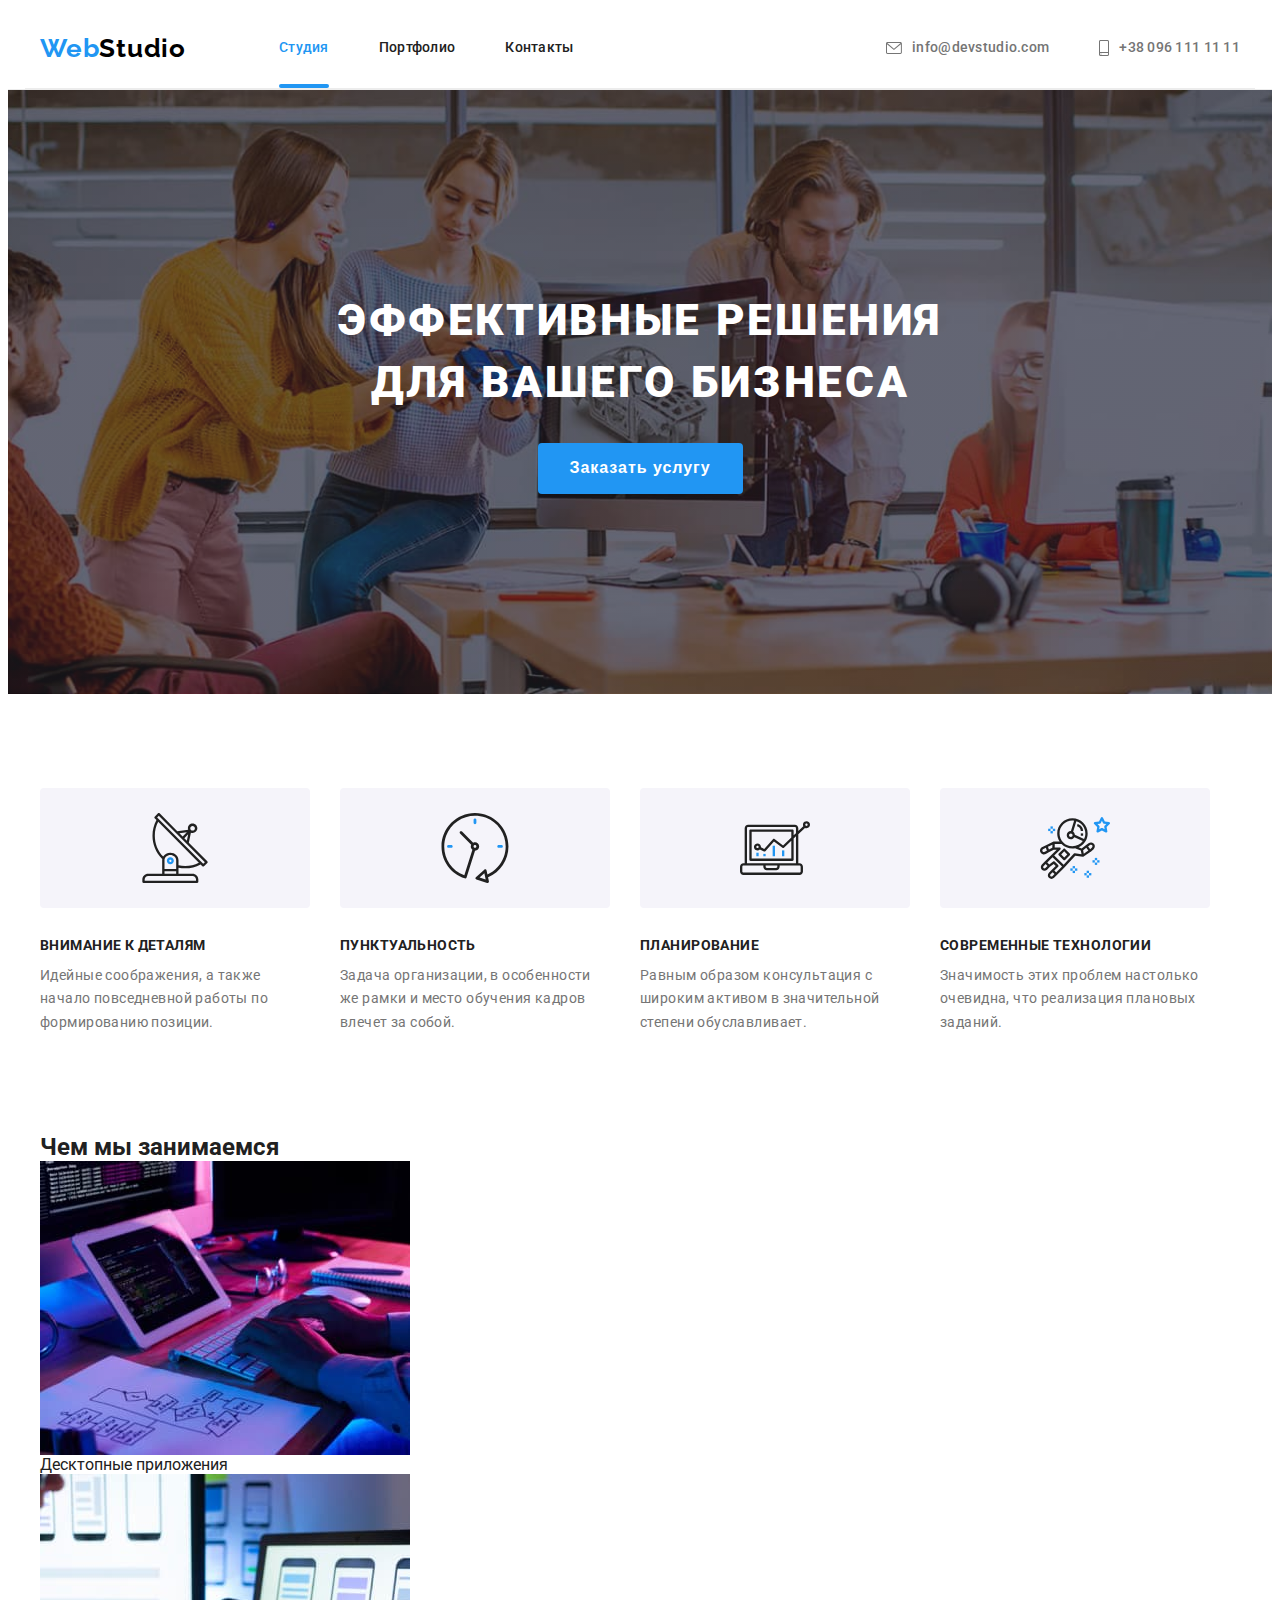
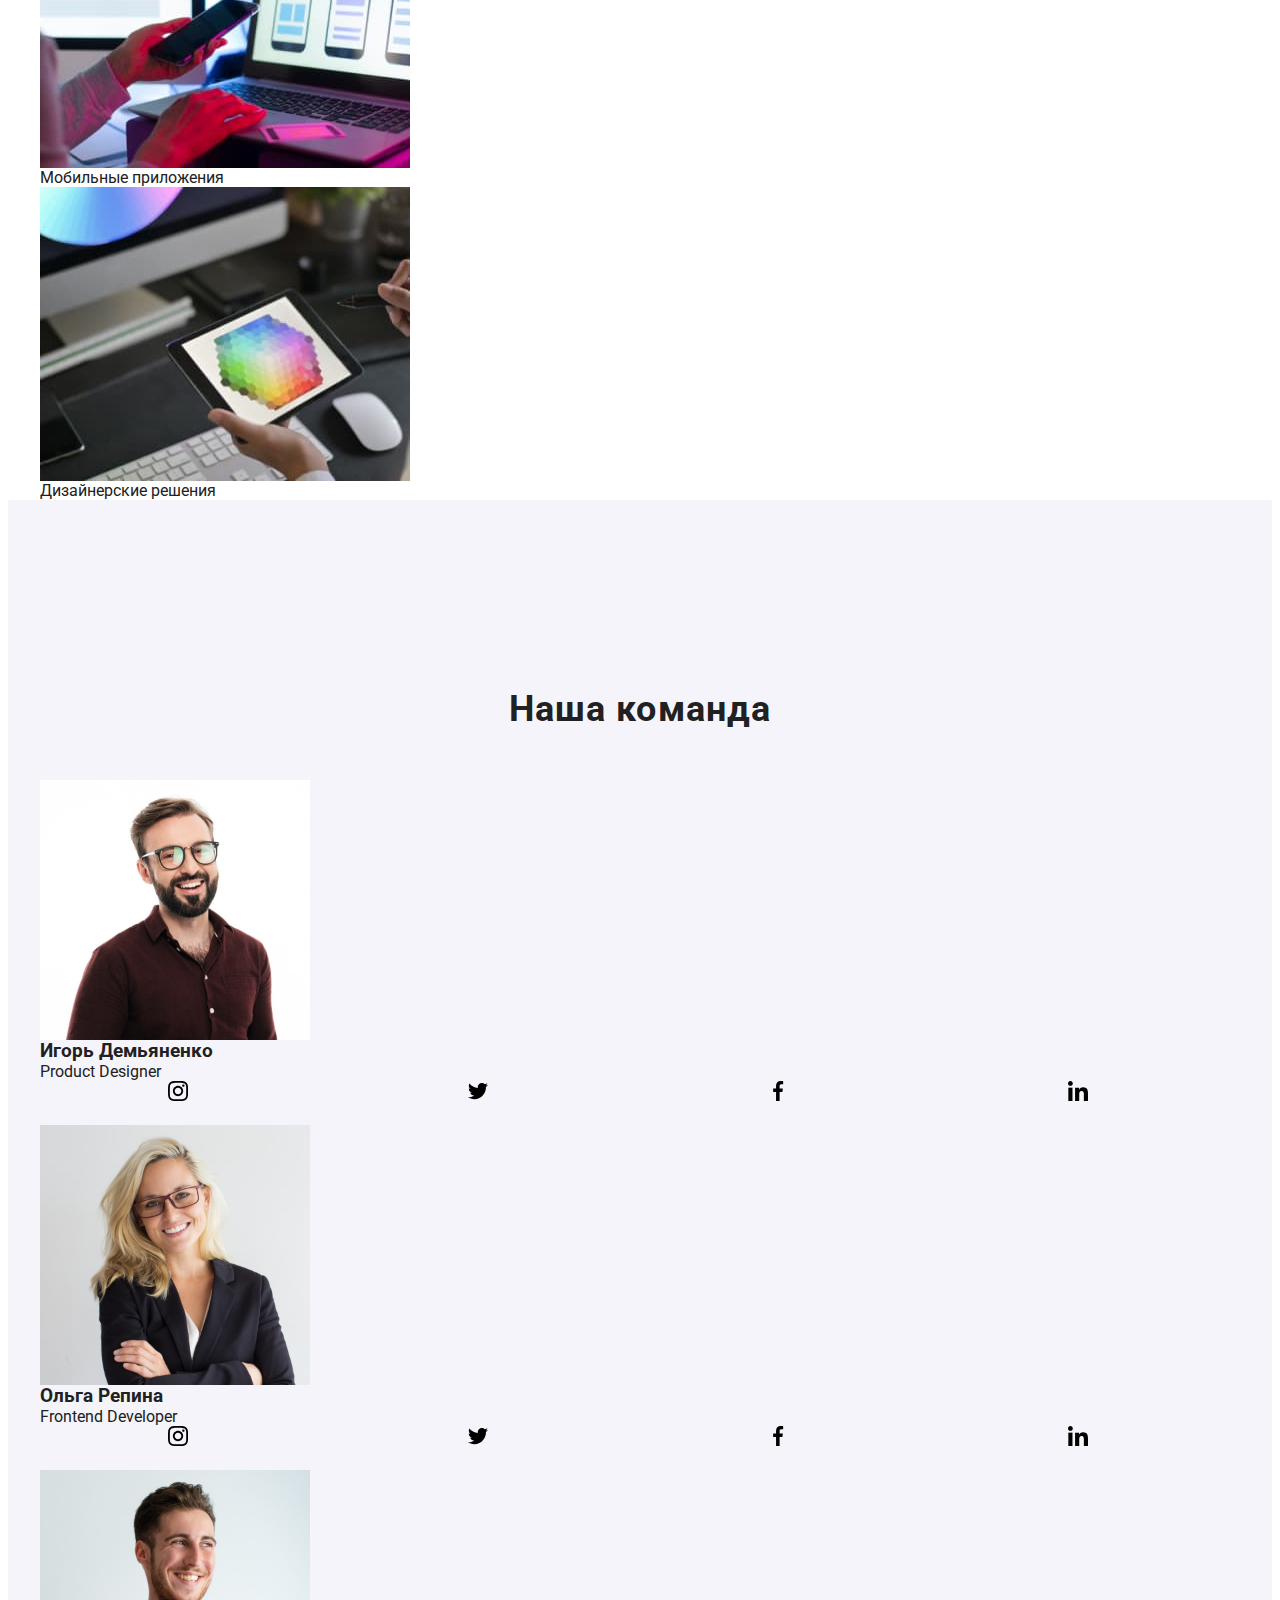
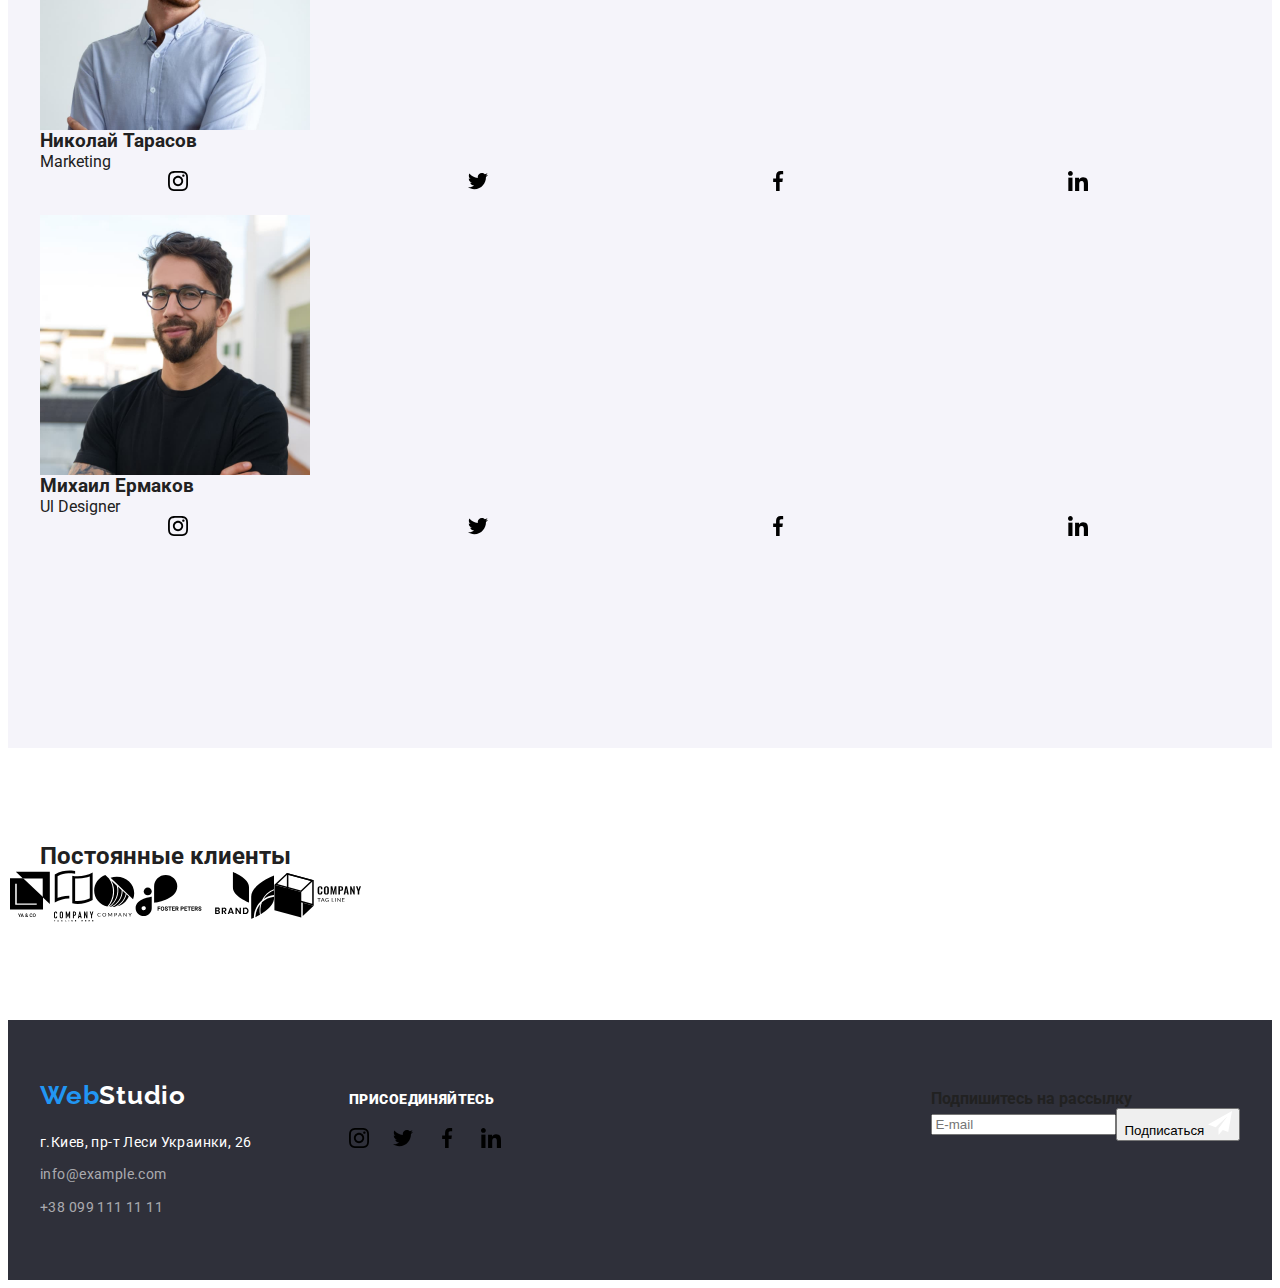
==== commit c7221050: "corrects classes" ====
--- a/index.html
+++ b/index.html
@@ -1,4 +1,3 @@
-
 <!DOCTYPE html>
 <html lang="ru">
 <head>
@@ -9,8 +8,8 @@
     <link rel="preconnect" href="https://fonts.gstatic.com">
     <link href="https://fonts.googleapis.com/css2?family=Raleway:wght@700&family=Roboto:wght@400;500;700;900&display=swap" rel="stylesheet">
     <link rel="stylesheet" href="https://cdnjs.cloudflare.com/ajax/libs/animate.css/4.1.1/animate.min.css"/>
-    <!-- <link rel="stylesheet" href="./css/styles.css"> -->
     <link rel="stylesheet" href="./css/main.min.css">
+    <link rel="stylesheet" href="./css/portfolio.min.css">
     <title>Студия</title>
 </head>
 <body>
@@ -35,6 +34,7 @@
             </ul>
         </nav>    
 
+        <!-- contacts -->
             <ul class="first-address"> 
               <li class="first-address__for-contacts list">
                 <a href="mailto:info@devstudio.com" 
@@ -59,7 +59,7 @@
     <main>
         <!---баннер-->
        <section class="hero hero--banner">
-         <div class="container hero__container">
+         <div class="container">
          <h1 class="hero__headline">Эффективные решения для вашего бизнеса</h1>
          <button type="button" class="modal-btn" data-modal-open>
            <span class="modal-btn__text-btn">Заказать услугу</span>
@@ -114,7 +114,7 @@
        
        <!--основная напраленность нашей команды-->
        <section class="our-work">
-         <div class="container our-work__container">
+         <div class="container">
            <h2 class="our-work__title">Чем мы занимаемся</h2>
            <ul class="work-list">
                <li class="list work-list__item">
@@ -186,7 +186,7 @@
                 <h3 class="block-for-text__names">Ольга Репина</h3> 
                 <p class="block-for-text__position">Frontend Developer</p>
                 <ul class="social-list">
-                  <li class="listsocial-listt__items list">
+                  <li class="list social-list__items">
                     <a href="" class="social-link link">
                     <svg class="social-link__icon" width="20" height="20">
                       <use href="./images/symbol-defs.svg#instagram"></use>
@@ -260,7 +260,7 @@
                 <h3 class="block-for-text__names">Михаил Ермаков</h3> 
                 <p class="block-for-text__position">Ul Designer</p> 
                 <ul class="social-list">
-                  <li class="list social_list__items">
+                  <li class="list social-list__items">
                     <a href="" class="social-link link">
                     <svg class="social-link__icon" width="20" height="20">
                       <use href="./images/symbol-defs.svg#instagram"></use>
@@ -366,7 +366,8 @@
              class="address__contact-link link">info@example.com</a>
           </li>
           <li class="list address__contacts">
-            <a href="tel:+380991111111" class="address__contact-link link">+38 099 111 11 11</a>
+            <a href="tel:+380991111111" 
+            class="address__contact-link link">+38 099 111 11 11</a>
           </li>
         </ul>   
       </address>
@@ -378,28 +379,28 @@
       <p class="join__text"><strong>Присоединяйтесь</strong></p>
       
       <ul class="social-list social-list--margin">
-        <li class="list social_list__items social_list__items--margin">
+        <li class="list social-list__items social-list__items--margin">
           <a href="" class="social-link social-link--footer-identity link ">
           <svg class="social-link__icon" width="20" height="20">
             <use href="./images/symbol-defs.svg#instagram"></use>
           </svg>
         </a>
         </li>
-      <li class="list social_list__items social_list__items--margin">
+      <li class="list social-list__items social-list__items--margin">
        <a href="" class="social-link social-link--footer-identity link"> 
          <svg class="social-link__icon" width="20" height="20">
           <use href="./images/symbol-defs.svg#twitter"></use>
         </svg>
       </a>
       </li>
-      <li class="list social_list__items social_list__items--margin">
-        <a href="" class="social-link social-link--footer-identity link">
+      <li class="list social-list__items social-list__items--margin">
+        <a href="" class="social-link social-link-footer-identity link">
         <svg  class="social-link__icon" width="20" height="20">
           <use href="./images/symbol-defs.svg#facebook"></use>
         </svg>
       </a>
       </li>
-      <li class="list social_list__items social_list__items--margin">
+      <li class="list social-list__items social-list__items--margin">
         <a href="" class="social-link social-link--footer-identity link">
         <svg  class="social-link__icon" width="20" height="20">
           <use href="./images/symbol-defs.svg#linkedin"></use>
@@ -470,7 +471,7 @@
         </span>
         </label>
         
-        <label class="form__label-text form__label--textarea">
+        <label class="form__label-text form__label-text--textarea">
           Коментарий
         <textarea class="form__user-comment" name="comment" placeholder="Введите текст"></textarea>
       </label> 
--- a/css/portfolio.min.css
+++ b/css/portfolio.min.css
@@ -0,0 +1,2 @@
+:root{--main-font: "Roboto", sans-serif;--secondary-font: "Raleway", sans-serif;--accent-color: #2196F3;--main-color: #212121;--paragraph-color: #757575;--technical-color: #188CE8;--white-color: #fff;--backround-btn: #F5F4FA;--section-background: #2F303A;--letter-spacing: 0.03em;--font-weight-variable: 700;--font-size-predominate: 14px;--container-padding: 15px;--container-width: 1200px;--container-margin: 0 auto;--padding-of-section: 94px;--margin-in-section: 30px;--social-links-color: #AFB1B8;--overlay-cards-color: rgba(33, 150, 243, 0.9)}.link{text-decoration:none;display:block}.list{list-style:none}.address{font-style:normal}h1,h2,h3,h4,h5,h6,p{margin:0}Ul,li{margin:0;padding:0}img{display:block;max-width:100%}body{font-family:var(--main-font);color:var(--main-color);font-weight:400}.visually-hidden{position:absolute !important;clip:rect(1px 1px 1px 1px);clip:rect(1px, 1px, 1px, 1px);padding:0 !important;border:0 !important;height:1px !important;width:1px !important;overflow:hidden}.container{width:var(--container-width);margin:0 auto;padding-left:var(--container-padding);padding-right:var(--container-padding)}.container .filters-btn{flex-wrap:wrap;margin-bottom:50px;justify-content:center}.container>.projects{flex-wrap:wrap;margin-left:calc(-1 * var(--margin-in-section));margin-top:calc(-1 * var(--margin-in-section))}.header .container,.container .filters-btn,.container>.projects,.navigation,.navigation__main-pages,.first-address,.first-address__phone--email,.first-address__phone--tell,.filters-btn,.projects{display:flex;align-items:center}.header{border-bottom:1px solid #ececec}.navigation__list-pages{position:relative}.navigation__list-pages:not(:last-child){margin-right:50px}.navigation__main-pages-link{font-weight:500;font-size:var(--font-size-predominate);line-height:1.14;letter-spacing:0.02em;color:var(--main-color);padding-top:32px;padding-bottom:32px;transition:color transform 250ms cubic-bezier(0.4, 0, 0.2, 1)}.navigation__main-pages-link:hover,.navigation__main-pages-link:focus{color:var(--accent-color)}.navigation__main-pages-link--current{color:var(--accent-color)}.navigation__main-pages-link--current::after,.navigation__main-pages-link--decoration::after{content:"";display:block;position:absolute;height:4px;width:100%;border-radius:2px;left:0px;bottom:0px;background-color:var(--accent-color)}.navigation__main-pages-link--decoration::after{opacity:0;transform:scaleX(0);transition:opacity 250ms cubic-bezier(0.4, 0, 0.2, 1),transform 250ms cubic-bezier(0.4, 0, 0.2, 1) 100ms}.navigation__main-pages-link--decoration:hover::after{opacity:1;transform:scaleX(1)}.logo{margin-right:93px;animation-duration:3000ms;font-family:var(--secondary-font);font-weight:var(--font-weight-variable);font-size:26px;line-height:1.19;letter-spacing:var(--letter-spacing);color:var(--accent-color)}.logo--change-first{color:#000}.logo--change-second{color:var(--white-color)}.logo--footer{display:block;margin-bottom:20px}.first-address__phone{padding-top:7px;padding-bottom:7px;font-weight:500;font-size:var(--font-size-predominate);line-height:1.14;letter-spacing:0.02em;color:var(--paragraph-color);padding-top:32px;padding-bottom:32px;transition:color 250ms cubic-bezier(0.4, 0, 0.2, 1) 100ms}.first-address__phone:hover,.first-address__phone:focus{color:var(--accent-color)}.first-address__for-contacts:hover .first-address__phone,.first-address__for-contacts:focus .first-address__phone{animation-name:heartBeat;animation-duration:2000ms;animation-timing-function:linear}.first-address{margin-left:auto}.first-address__for-contacts:not(:last-child){margin-right:50px}.first-address__icon-contacts-letter,.first-address__icon-contacts-smartphone{fill:currentColor}.first-address__icon-contacts-letter{height:12px;width:16px;margin-right:10px}.first-address__icon-contacts-smartphone{height:16px;width:10px;margin-right:10px}.address__location-link,.address__contact-link{font-size:var(--font-size-predominate);line-height:1.7;letter-spacing:var(--letter-spacing);display:block;transition:color 250ms cubic-bezier(0.4, 0, 0.2, 1)}.address__location-link{color:var(--white-color)}.address__contact-link{color:rgba(255,255,255,0.6)}.address__contacts:not(:last-child){margin-bottom:9px}.address__location-link:hover,.address__location-link:focus,.address__contact-link:hover,.address__contact-link:focus{color:var(--accent-color)}.filters{padding-top:var(--padding-of-section);padding-bottom:var(--padding-of-section)}.filters-btn__item:not(:last-child){margin-right:8px}.filters-btn{flex-wrap:wrap;margin-bottom:50px;justify-content:center}.filters-btn__button{font-weight:500;font-size:16px;line-height:1.6;letter-spacing:var(--letter-spacing);background-color:var(--backround-btn);cursor:pointer;border:transparent;padding:6px 22px;transition:color 250ms cubic-bezier(0.4, 0, 0.2, 1),background-color 250ms cubic-bezier(0.4, 0, 0.2, 1),box-shadow 250ms cubic-bezier(0.4, 0, 0.2, 1)}.filters-btn__button:hover,.filters-btn__button:focus{color:var(--white-color);background-color:var(--accent-color);box-shadow:0px 3px 1px rgba(0,0,0,0.1),0px 1px 2px rgba(0,0,0,0.08),0px 2px 2px rgba(0,0,0,0.12)}.projects{flex-wrap:wrap;margin-left:calc(-1 * var(--margin-in-section));margin-top:calc(-1 * var(--margin-in-section))}.projects__card{margin-left:var(--margin-in-section);margin-top:var(--margin-in-section);width:370px;border:1px solid #EEEEEE}.projects__link:hover,.projects__link:focus{box-shadow:0px 1px 1px rgba(0,0,0,0.12),0px 4px 4px rgba(0,0,0,0.06),1px 4px 6px rgba(0,0,0,0.16)}.meta-block{padding-top:20px;padding-bottom:20px;padding-left:24px;padding-right:auto}.meta-block__subtitle{font-weight:var(--font-weight-variable);font-size:18px;line-height:2;letter-spacing:0.06em;color:var(--main-color)}.meta-block__text{font-size:16px;line-height:1.9;letter-spacing:var(--letter-spacing);color:var(--paragraph-color)}.wrapper-overlay{position:relative;overflow:hidden}.wrapper-overlay__text{position:absolute;top:0;left:0;max-width:100%;height:100%;padding:63px 24px;background-color:var(--overlay-cards-color);color:#fff;font-size:18px;line-height:1.5;letter-spacing:var(--letter-spacing);opacity:0;transform:translateY(100%);overflow:auto;transition:transform 250ms cubic-bezier(0.4, 0, 0.2, 1),opacity 250ms cubic-bezier(0.4, 0, 0.2, 1)}.projects__link:focus .wrapper-overlay__text,.projects__link:hover .wrapper-overlay__text{transform:translateY(0);opacity:1}.footer{background-color:var(--section-background);padding-top:60px;padding-bottom:60px}.footer__address-box{display:flex;flex-direction:column}.footer__general-box{display:flex;align-items:baseline}.join{display:flex;flex-direction:column;margin-left:70px;margin-right:auto}.join__text{font-weight:var(--font-weight-variable);font-size:14px;line-height:1.14;letter-spacing:var(--letter-spacing);text-transform:uppercase;color:#FFFFFF;margin-bottom:20px}
+/*# sourceMappingURL=portfolio.min.css.map */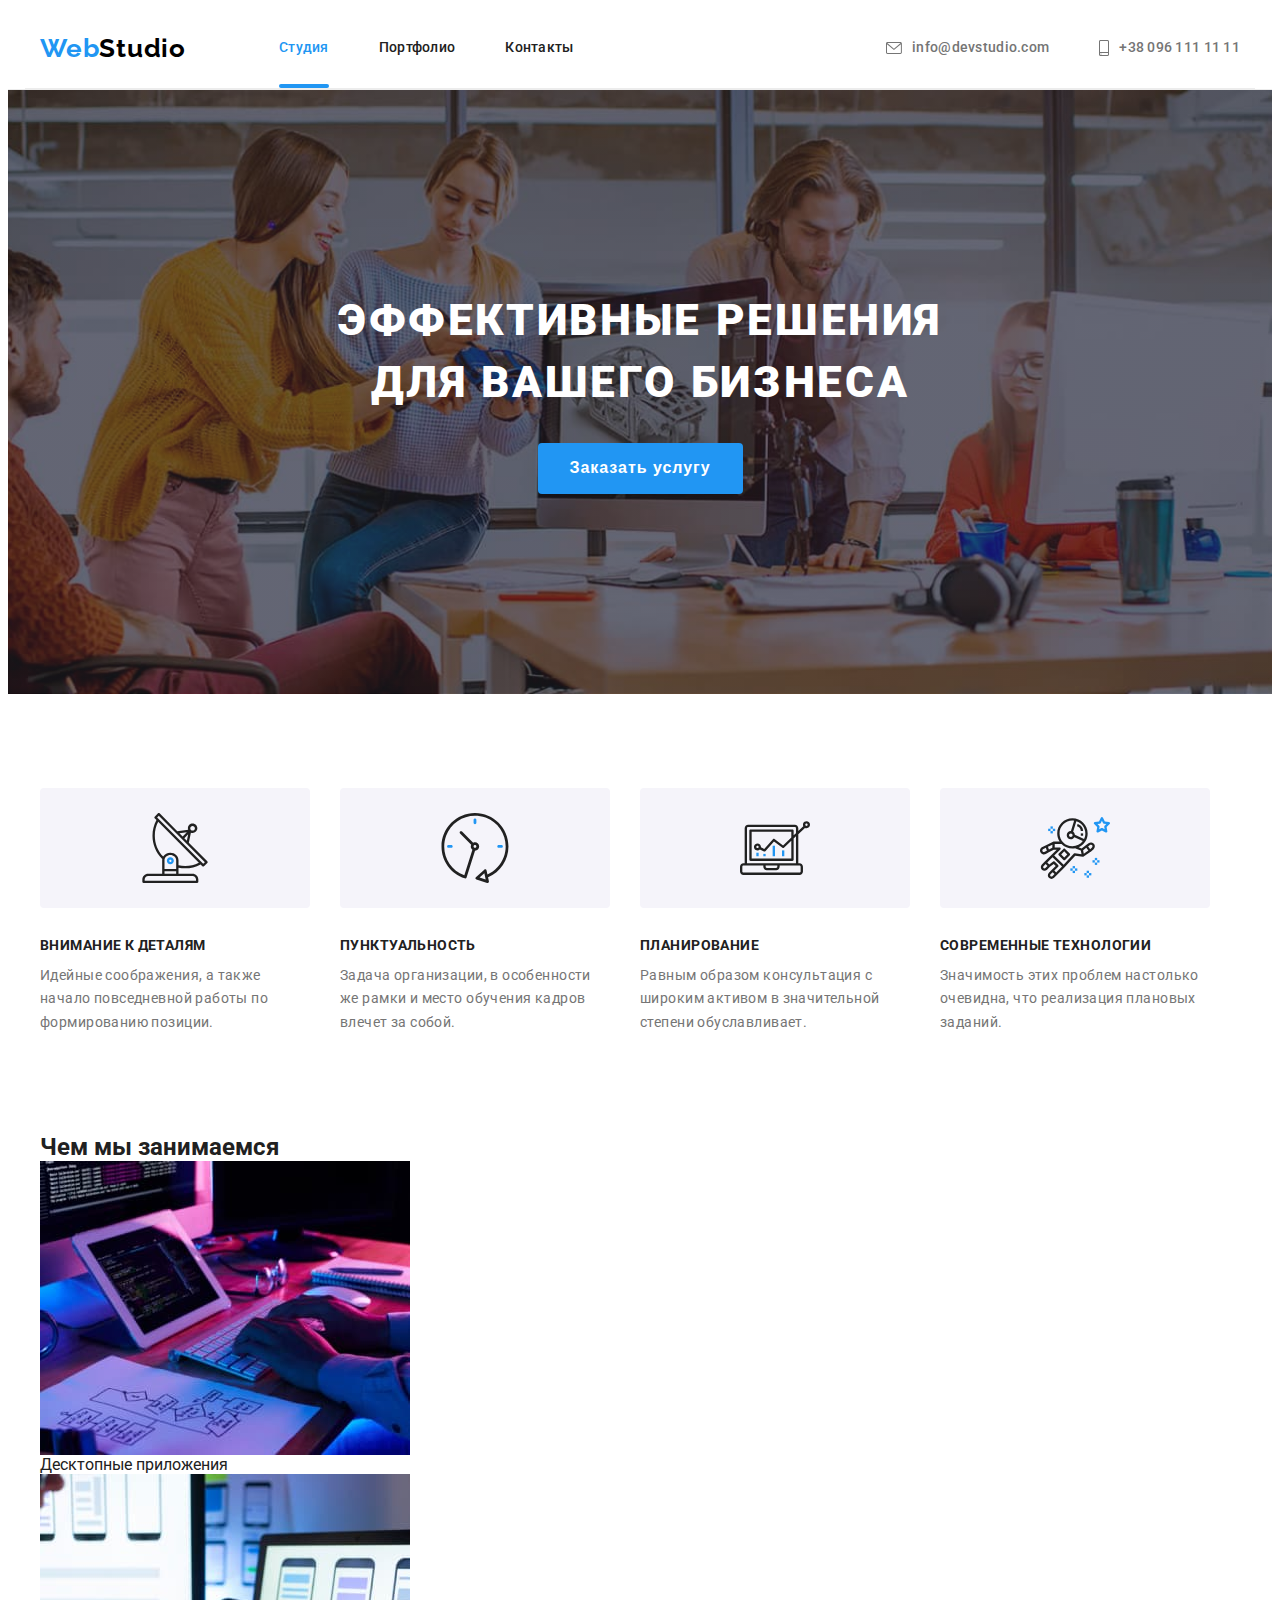
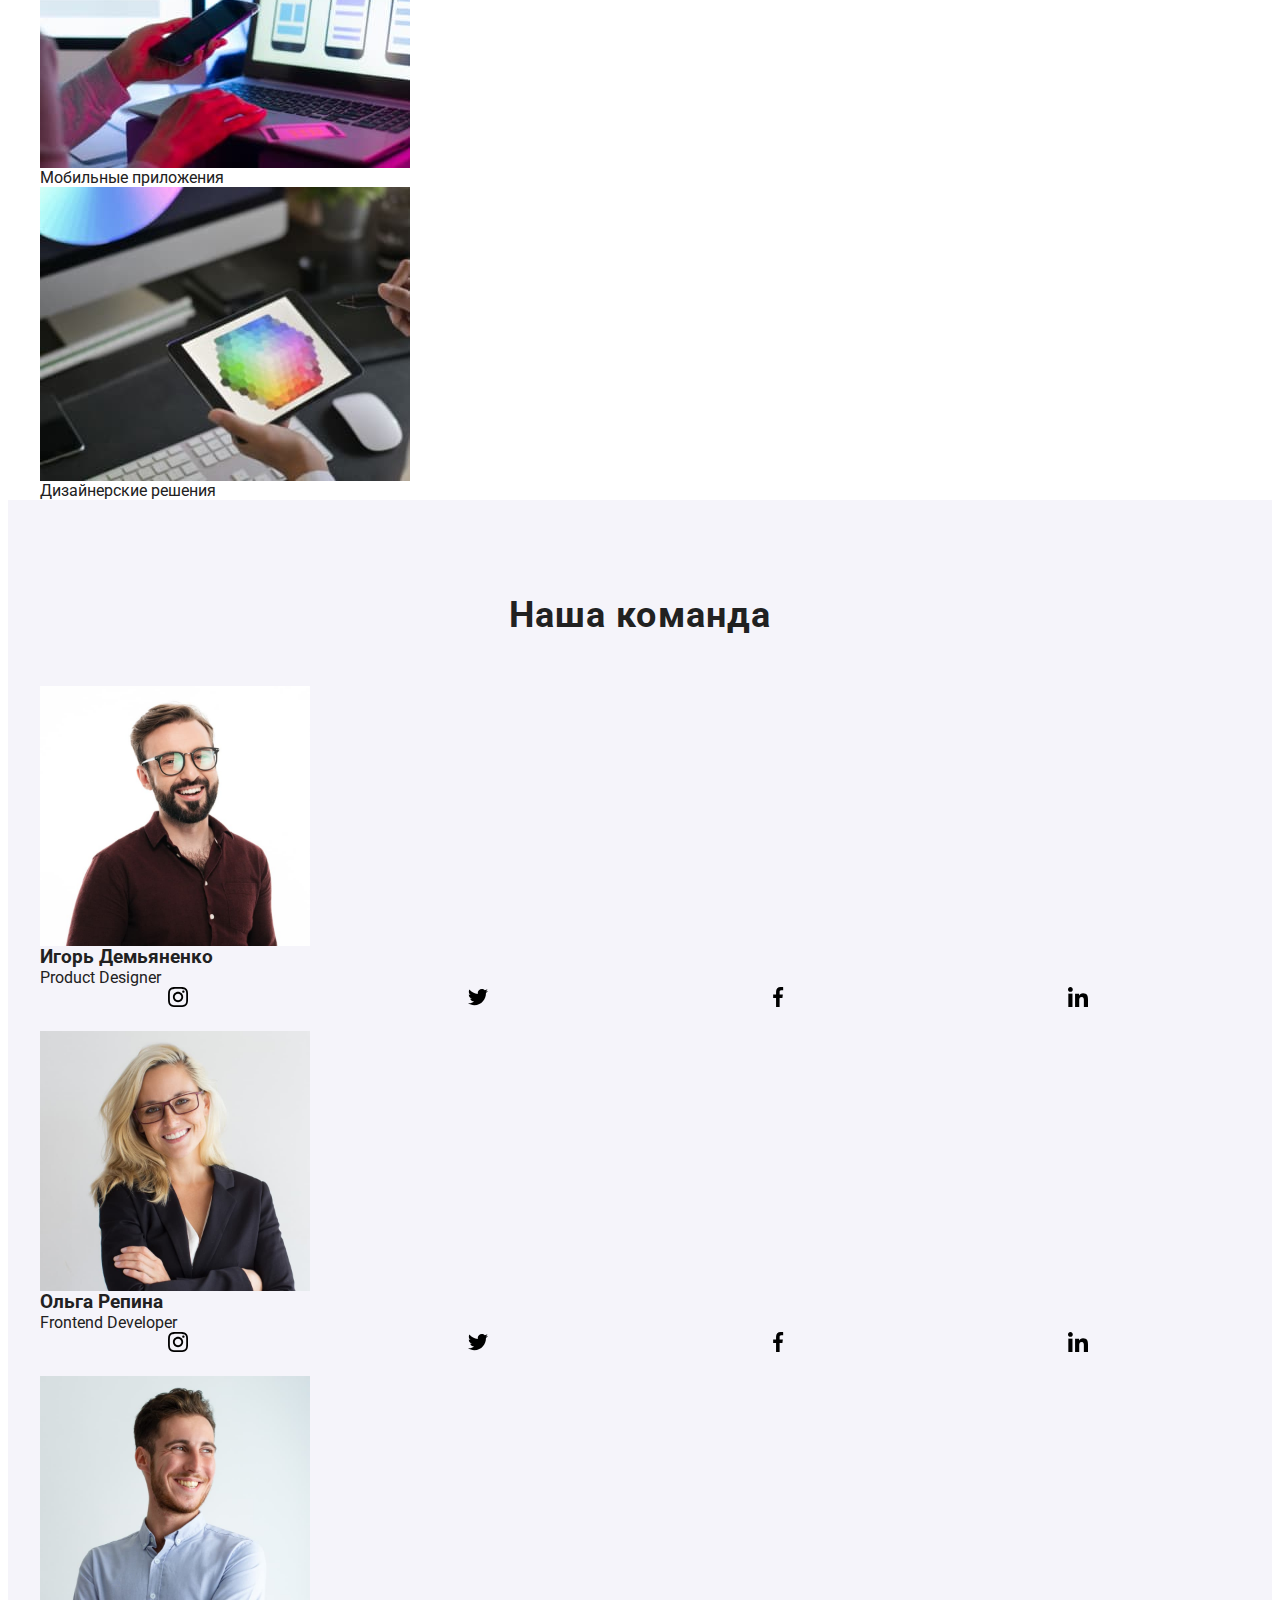
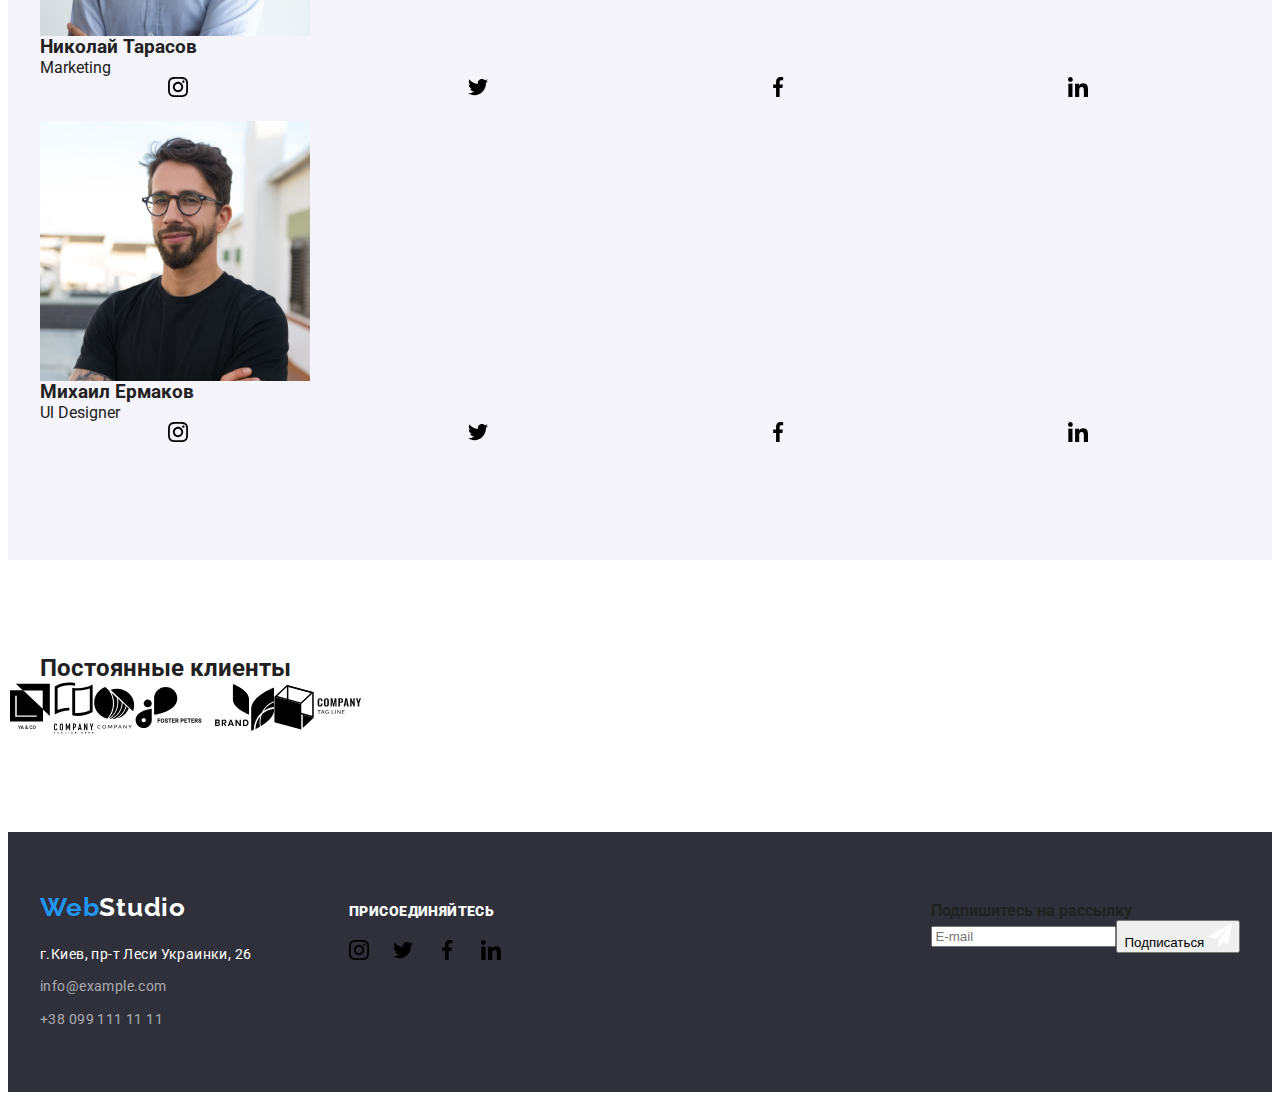
==== commit be2d71c7: "last-changes" ====
--- a/index.html
+++ b/index.html
@@ -140,7 +140,7 @@
         </section>
            <!---наша команда-->
        <section class="our-staff">
-       <div class="container our-staff">
+       <div class="container our-staff__container">
             <h2 class="our-staff__title">Наша команда</h2>    
             <ul class="command">
               <li class="list command__list"><img src="./images/our-command/Igor-Demyanenko.jpg" alt="Игорь Демьяненко" width="270" height="260">
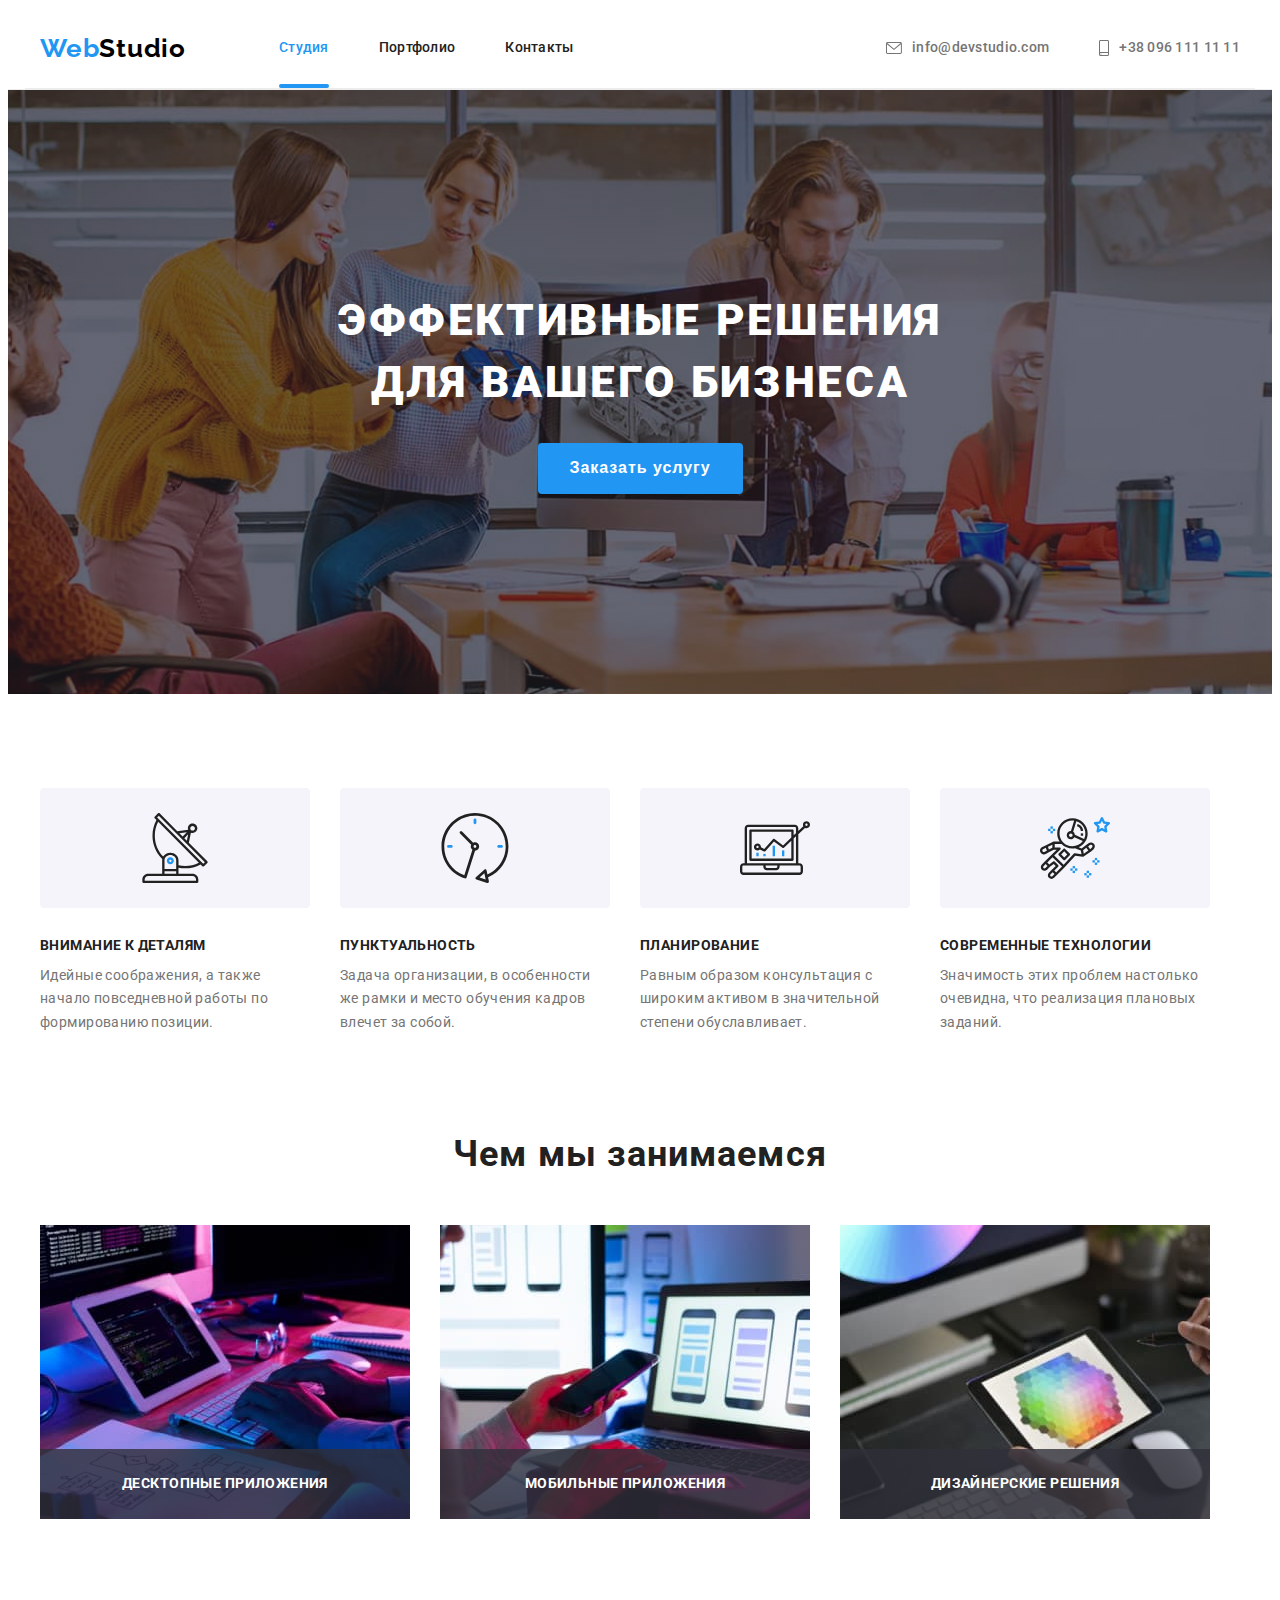
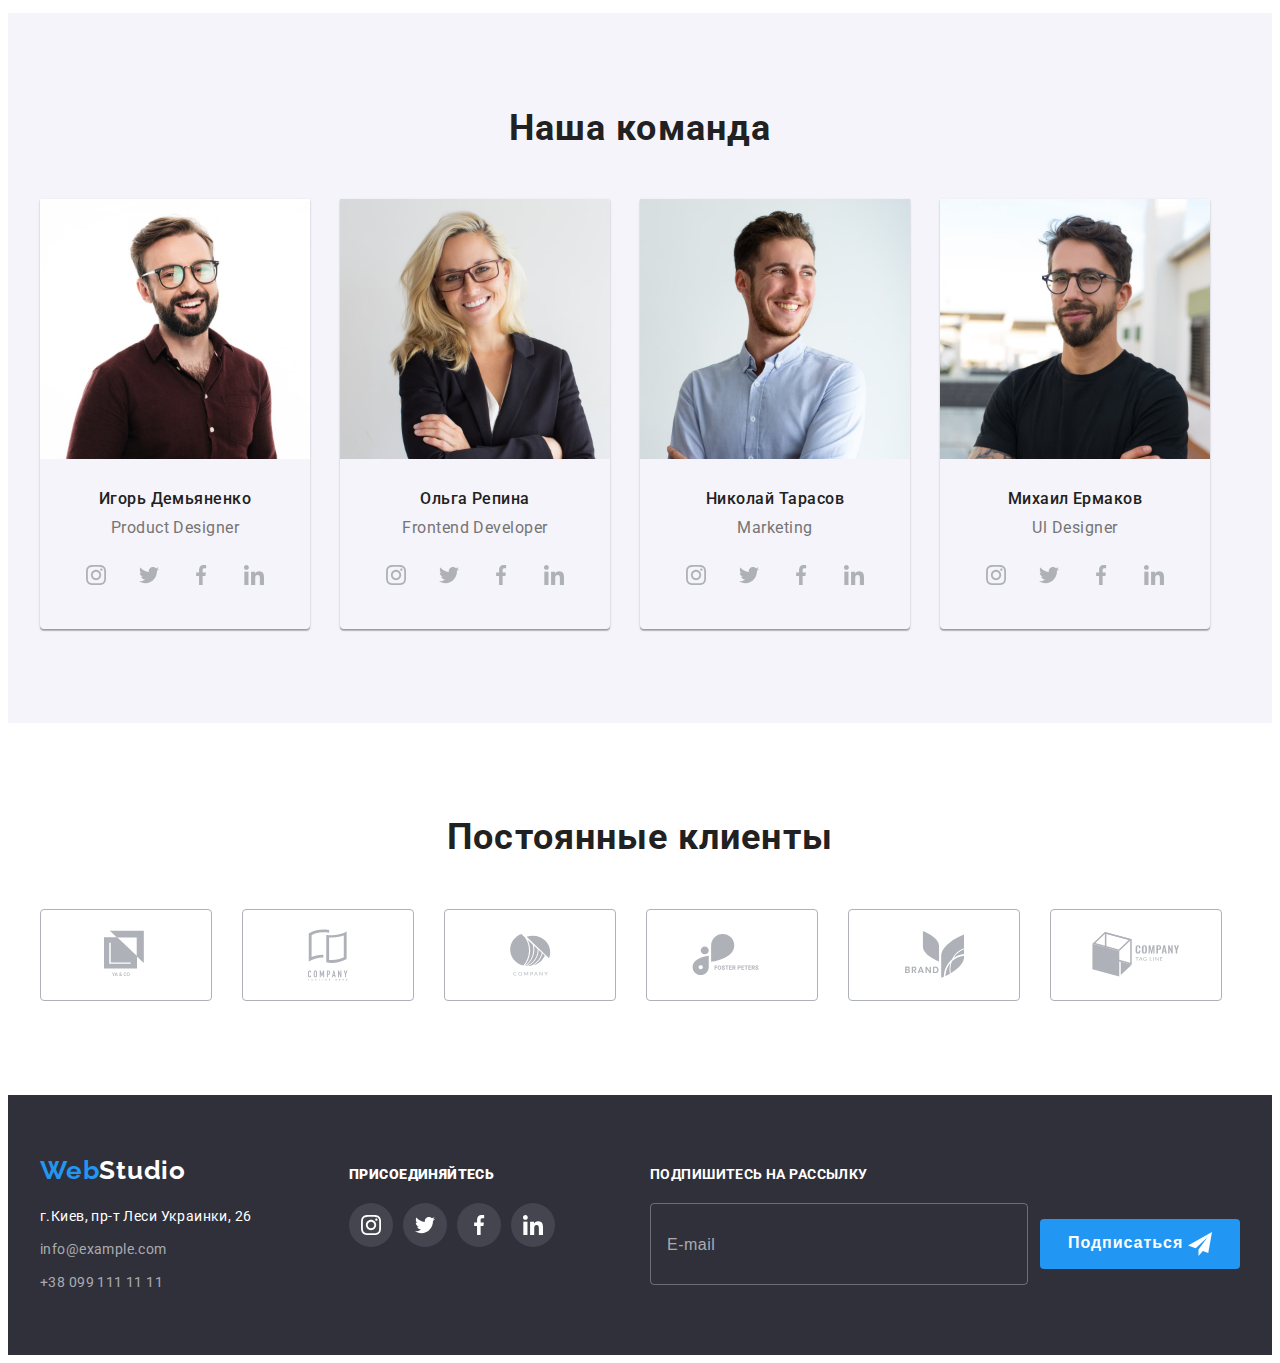
==== commit 9a60b7ad: "corrects %flex,  removes links etc" ====
--- a/index.html
+++ b/index.html
@@ -150,28 +150,28 @@
 
                 <ul class="social-list">
                   <li class="list social-list__items">
-                    <a href="" class="social-link link">
+                    <a href="" class="social-link">
                     <svg class="social-link__icon" width="20" height="20">
                       <use href="./images/symbol-defs.svg#instagram"></use>
                     </svg>
                   </a>
                   </li>
                   <li class="list social-list__items">
-                   <a href="" class="social-link link"> 
+                   <a href="" class="social-link"> 
                      <svg class="social-link__icon" width="20" height="20">
                       <use href="./images/symbol-defs.svg#twitter"></use>
                     </svg>
                   </a>
                   </li>
                   <li class="list social-list__items">
-                    <a href="" class="social-link link">
+                    <a href="" class="social-link">
                     <svg  class="social-link__icon" width="20" height="20">
                       <use href="./images/symbol-defs.svg#facebook"></use>
                     </svg>
                   </a>
                   </li>
                   <li class="list social-list__items">
-                    <a href="" class="social-link link">
+                    <a href="" class="social-link">
                     <svg  class="social-link__icon" width="20" height="20">
                       <use href="./images/symbol-defs.svg#linkedin"></use>
                     </svg>
@@ -187,28 +187,28 @@
                 <p class="block-for-text__position">Frontend Developer</p>
                 <ul class="social-list">
                   <li class="list social-list__items">
-                    <a href="" class="social-link link">
+                    <a href="" class="social-link">
                     <svg class="social-link__icon" width="20" height="20">
                       <use href="./images/symbol-defs.svg#instagram"></use>
                     </svg>
                   </a>
                 </li>   
                 <li class="list social-list__items">
-                 <a href="" class="social-link link"> 
+                 <a href="" class="social-link"> 
                    <svg class="social-link__icon" width="20" height="20">
                     <use href="./images/symbol-defs.svg#twitter"></use>
                   </svg>
                 </a>
                 </li>
                 <li class="list social-list__items">
-                  <a href="" class="social-link link">
+                  <a href="" class="social-link">
                   <svg  class="social-link__icon" width="20" height="20">
                     <use href="./images/symbol-defs.svg#facebook"></use>
                   </svg>
                 </a>
                 </li>
                 <li class="list social-list__items">
-                  <a href="" class="social-link link">
+                  <a href="" class="social-link">
                   <svg  class="social-link__icon" width="20" height="20">
                     <use href="./images/symbol-defs.svg#linkedin"></use>
                   </svg>
@@ -224,28 +224,28 @@
                 <p class="block-for-text__position">Marketing</p> 
                 <ul class="social-list">
                   <li class="list social-list__items">
-                    <a href="" class="social-link link">
+                    <a href="" class="social-link">
                     <svg class="social-link__icon" width="20" height="20">
                       <use href="./images/symbol-defs.svg#instagram"></use>
                     </svg>
                   </a>
                   </li>
                 <li class="list social-list__items">
-                 <a href="" class="social-link link"> 
+                 <a href="" class="social-link"> 
                    <svg class="social-link__icon" width="20" height="20">
                     <use href="./images/symbol-defs.svg#twitter"></use>
                   </svg>
                 </a>
                 </li>
                 <li class="list social-list__items">
-                  <a href="" class="social-link link">
+                  <a href="" class="social-link">
                   <svg  class="social-link__icon" width="20" height="20">
                     <use href="./images/symbol-defs.svg#facebook"></use>
                   </svg>
                 </a>
                 </li>
                 <li class="list social-list__items">
-                  <a href="" class="social-link link">
+                  <a href="" class="social-link">
                   <svg  class="social-link__icon" width="20" height="20">
                     <use href="./images/symbol-defs.svg#linkedin"></use>
                   </svg>
@@ -261,28 +261,28 @@
                 <p class="block-for-text__position">Ul Designer</p> 
                 <ul class="social-list">
                   <li class="list social-list__items">
-                    <a href="" class="social-link link">
+                    <a href="" class="social-link">
                     <svg class="social-link__icon" width="20" height="20">
                       <use href="./images/symbol-defs.svg#instagram"></use>
                     </svg>
                   </a>
                   </li>
                 <li class="list social-list__items">
-                 <a href="" class="social-link link"> 
+                 <a href="" class="social-link"> 
                    <svg class="social-link__icon" width="20" height="20">
                     <use href="./images/symbol-defs.svg#twitter"></use>
                   </svg>
                 </a>
                 </li>
                 <li class="list social-list__items">
-                  <a href="" class="social-link link">
+                  <a href="" class="social-link">
                   <svg  class="social-link__icon" width="20" height="20">
                     <use href="./images/symbol-defs.svg#facebook"></use>
                   </svg>
                 </a>
                 </li>
                 <li class="list social-list__items">
-                  <a href="" class="social-link link">
+                  <a href="" class="social-link">
                   <svg  class="social-link__icon" width="20" height="20">
                     <use href="./images/symbol-defs.svg#linkedin"></use>
                   </svg>
@@ -307,35 +307,35 @@
                 </a>
               </li>
               <li class="clients-list__item list">
-                <a class="clients-list__link link" href="">
+                <a class="clients-list__link" href="">
                   <svg class="clients-list__icon" width="40" height="52">
                     <use href="./images/symbol-defs.svg#logo-2"></use>
                   </svg>
                 </a>
               </li>
               <li class="clients-list__item list">
-                <a class="clients-list__link link" href="">
+                <a class="clients-list__link" href="">
                   <svg class="clients-list__icon" width="41" height="42">
                     <use href="./images/symbol-defs.svg#logo-3"></use>
                   </svg>
                 </a>
               </li>
               <li class="clients-list__item list">
-                <a class="clients-list__link link" href="">
+                <a class="clients-list__link" href="">
                   <svg class="clients-list__icon" width="80" height="42">
                     <use href="./images/symbol-defs.svg#logo-4"></use>
                   </svg>
                 </a>
               </li>
               <li class="clients-list__item list">
-                <a class="clients-list__link link" href="">
+                <a class="clients-list__link" href="">
                   <svg class="clients-list__icon" width="59" height="47">
                     <use href="./images/symbol-defs.svg#logo-5"></use>
                   </svg>
                 </a>
               </li>
               <li class="clients-list__item list">
-                <a class="clients-list__link link" href="">
+                <a class="clients-list__link" href="">
                   <svg class="clients-list__icon" width="88" height="45">
                     <use href="./images/symbol-defs.svg#logo-6"></use>
                   </svg>
@@ -380,28 +380,28 @@
       
       <ul class="social-list social-list--margin">
         <li class="list social-list__items social-list__items--margin">
-          <a href="" class="social-link social-link--footer-identity link ">
+          <a href="" class="social-link social-link--footer-identity">
           <svg class="social-link__icon" width="20" height="20">
             <use href="./images/symbol-defs.svg#instagram"></use>
           </svg>
         </a>
         </li>
       <li class="list social-list__items social-list__items--margin">
-       <a href="" class="social-link social-link--footer-identity link"> 
+       <a href="" class="social-link social-link--footer-identity"> 
          <svg class="social-link__icon" width="20" height="20">
           <use href="./images/symbol-defs.svg#twitter"></use>
         </svg>
       </a>
       </li>
       <li class="list social-list__items social-list__items--margin">
-        <a href="" class="social-link social-link-footer-identity link">
+        <a href="" class="social-link social-link--footer-identity">
         <svg  class="social-link__icon" width="20" height="20">
           <use href="./images/symbol-defs.svg#facebook"></use>
         </svg>
       </a>
       </li>
       <li class="list social-list__items social-list__items--margin">
-        <a href="" class="social-link social-link--footer-identity link">
+        <a href="" class="social-link social-link--footer-identity">
         <svg  class="social-link__icon" width="20" height="20">
           <use href="./images/symbol-defs.svg#linkedin"></use>
         </svg>
--- a/css/main.min.css
+++ b/css/main.min.css
@@ -1,2 +1,2 @@
-:root{--main-font: "Roboto", sans-serif;--secondary-font: "Raleway", sans-serif;--accent-color: #2196F3;--main-color: #212121;--paragraph-color: #757575;--technical-color: #188CE8;--white-color: #fff;--backround-btn: #F5F4FA;--section-background: #2F303A;--letter-spacing: 0.03em;--font-weight-variable: 700;--font-size-predominate: 14px;--container-padding: 15px;--container-width: 1200px;--container-margin: 0 auto;--padding-of-section: 94px;--margin-in-section: 30px;--social-links-color: #AFB1B8;--overlay-cards-color: rgba(33, 150, 243, 0.9)}.link{text-decoration:none;display:block}.list{list-style:none}.address{font-style:normal}h1,h2,h3,h4,h5,h6,p{margin:0}Ul,li{margin:0;padding:0}img{display:block;max-width:100%}body{font-family:var(--main-font);color:var(--main-color);font-weight:400}.visually-hidden{position:absolute !important;clip:rect(1px 1px 1px 1px);clip:rect(1px, 1px, 1px, 1px);padding:0 !important;border:0 !important;height:1px !important;width:1px !important;overflow:hidden}.container{width:var(--container-width);margin:0 auto;padding-left:var(--container-padding);padding-right:var(--container-padding)}.header .container{display:-webkit-box;display:-ms-flexbox;display:flex;-webkit-box-align:center;-ms-flex-align:center;align-items:center}.skills,.description,.description__skills-block{display:-webkit-box;display:-ms-flexbox;display:flex;-webkit-box-align:center;-ms-flex-align:center;align-items:center}.modal-btn{display:block;margin-left:auto;margin-right:auto;background-color:var(--accent-color);padding:10px 32px;min-width:200px;cursor:pointer;margin-top:30px;margin-right:auto;border:none;border-radius:4px;-webkit-transition:background-color 250ms cubic-bezier(0.4, 0, 0.2, 1);transition:background-color 250ms cubic-bezier(0.4, 0, 0.2, 1)}.modal-btn__text-btn{font-weight:var(--font-weight-variable);font-size:16px;line-height:1.9;letter-spacing:0.06em;height:30px;color:var(--white-color)}.modal-btn:hover,.modal-btn:focus{background-color:var(--technical-color)}.header{border-bottom:1px solid #ececec}.navigation,.navigation__main-pages,.first-adress{display:-webkit-box;display:-ms-flexbox;display:flex;-webkit-box-align:center;-ms-flex-align:center;align-items:center}.navigation__list-pages:not(:last-child),.first-adress__for-contacts:not(:last-child){margin-right:50px}.first-adress{margin-left:auto}.first-adress__for-contacts:not(:last-child){margin-right:50px}.navigation__list-pages{position:relative}.navigation__list-pages:not(:last-child){margin-right:50px}.navigation__main-pages-link{font-weight:500;font-size:var(--font-size-predominate);line-height:1.14;letter-spacing:0.02em;color:var(--main-color);padding-top:32px;padding-bottom:32px;-webkit-transition:color transform 250ms cubic-bezier(0.4, 0, 0.2, 1);transition:color transform 250ms cubic-bezier(0.4, 0, 0.2, 1)}.navigation__main-pages-link:hover,.navigation__main-pages-link:focus{color:var(--accent-color)}.navigation__main-pages-link--current{color:var(--accent-color)}.navigation__main-pages-link--current::after,.navigation__main-pages-link--decoration::after{content:"";display:block;position:absolute;height:4px;width:100%;border-radius:2px;left:0px;bottom:0px;background-color:var(--accent-color)}.navigation__main-pages-link--decoration::after{opacity:0;-webkit-transform:scaleX(0);transform:scaleX(0);-webkit-transition:opacity 250ms cubic-bezier(0.4, 0, 0.2, 1),-webkit-transform 250ms cubic-bezier(0.4, 0, 0.2, 1) 100ms;transition:opacity 250ms cubic-bezier(0.4, 0, 0.2, 1),-webkit-transform 250ms cubic-bezier(0.4, 0, 0.2, 1) 100ms;transition:opacity 250ms cubic-bezier(0.4, 0, 0.2, 1),transform 250ms cubic-bezier(0.4, 0, 0.2, 1) 100ms;transition:opacity 250ms cubic-bezier(0.4, 0, 0.2, 1),transform 250ms cubic-bezier(0.4, 0, 0.2, 1) 100ms,-webkit-transform 250ms cubic-bezier(0.4, 0, 0.2, 1) 100ms}.navigation__main-pages-link--decoration:hover::after{opacity:1;-webkit-transform:scaleX(1);transform:scaleX(1)}.logo{margin-right:93px;-webkit-animation-duration:3000ms;animation-duration:3000ms;font-family:var(--secondary-font);font-weight:var(--font-weight-variable);font-size:26px;line-height:1.19;letter-spacing:var(--letter-spacing);color:var(--accent-color)}.logo--change-first{color:#000}.first-address__phone{padding-top:7px;padding-bottom:7px;font-weight:500;font-size:var(--font-size-predominate);line-height:1.14;letter-spacing:0.02em;color:var(--paragraph-color);padding-top:32px;padding-bottom:32px;-webkit-transition:color 250ms cubic-bezier(0.4, 0, 0.2, 1) 100ms;transition:color 250ms cubic-bezier(0.4, 0, 0.2, 1) 100ms}.first-address__phone:hover,.first-address__phone:focus{color:var(--accent-color)}.first-address__phone--email,.first-address__phone--tell{display:-webkit-box;display:-ms-flexbox;display:flex;-webkit-box-align:center;-ms-flex-align:center;align-items:center}.first-adress__for-contacts:hover .first-adress__phone,.first-adress__for-contacts:focus .first-adress__phone{-webkit-animation-name:heartBeat;animation-name:heartBeat;-webkit-animation-duration:2000ms;animation-duration:2000ms;-webkit-animation-timing-function:linear;animation-timing-function:linear}.first-adress__icon-contacts-letter,.first-adress__icon-contacts-smartphone{fill:currentColor}.first-adress__icon-contacts-letter{height:12px;width:16px;margin-right:10px}.first-adress__icon-contacts-smartphone{height:16px;width:10px;margin-right:10px}.hero{background-color:var(--section-background);padding-bottom:200px;padding-top:200px}.hero--banner{display:-webkit-box;display:-ms-flexbox;display:flex;background-color:var(--section-background);max-width:1600px;margin:0 auto;background-size:cover;background-repeat:no-repeat;background-position:center;background-image:-webkit-gradient(linear, left top, left bottom, from(rgba(47,48,58,0.4)), to(rgba(47,48,58,0.4))),url(../images/img.jpg);background-image:linear-gradient(rgba(47,48,58,0.4), rgba(47,48,58,0.4)),url(../images/img.jpg)}.hero__headline{font-family:var(--main-font);font-weight:900;font-size:44px;line-height:1.4;letter-spacing:0.06em;text-transform:uppercase;color:var(--white-color);max-width:696px;text-align:center;margin-left:auto;margin-right:auto}.skills{padding-top:var(--padding-of-section);padding-bottom:var(--padding-of-section)}.description{margin-left:calc(-1*var(--margin-in-section));margin-top:calc(-1*var(--margin-in-section))}.description__block{margin-left:var(--margin-in-section);margin-top:var(--margin-in-section);height:251px;width:270px}.description__skills-block{-webkit-box-pack:center;-ms-flex-pack:center;justify-content:center;background-color:var(--backround-btn);width:270px;height:120px;margin-bottom:30px;border-radius:4px}.description__title-description{font-weight:var(--font-weight-variable);font-size:var(--font-size-predominate);line-height:1.14;letter-spacing:var(--letter-spacing);text-transform:uppercase;margin-bottom:10px}.description__text-description{font-size:var(--font-size-predominate);line-height:1.7;letter-spacing:var(--letter-spacing);color:var(--paragraph-color)}.description__skills-icons{fill:currentColor}.we-do{padding-bottom:149px}.images-of-work{display:-webkit-box;display:-ms-flexbox;display:flex;-webkit-box-align:center;-ms-flex-align:center;align-items:center;-ms-flex-wrap:wrap;flex-wrap:wrap;margin-left:calc(-1*var(--margin-in-section));margin-bottom:calc(-1*var(--margin-in-section))}.images-of-work>.works{margin-left:var(--margin-in-section);margin-bottom:var(--margin-in-section)}.works{position:relative;height:294px;width:370px}.our-products{position:absolute;display:-webkit-box;display:-ms-flexbox;display:flex;-webkit-box-align:center;-ms-flex-align:center;align-items:center;-webkit-box-pack:center;-ms-flex-pack:center;justify-content:center;width:100%;height:70px;left:0;bottom:0;background:rgba(47,48,58,0.8);-webkit-transform:scaleY(1);transform:scaleY(1);-webkit-transition:-webkit-transform 250ms cubic-bezier(0.4, 0, 0.2, 1) 150ms;transition:-webkit-transform 250ms cubic-bezier(0.4, 0, 0.2, 1) 150ms;transition:transform 250ms cubic-bezier(0.4, 0, 0.2, 1) 150ms;transition:transform 250ms cubic-bezier(0.4, 0, 0.2, 1) 150ms, -webkit-transform 250ms cubic-bezier(0.4, 0, 0.2, 1) 150ms}.works:focus .our-products,.works:hover .our-products{-webkit-transform:scaleY(1.1);transform:scaleY(1.1)}.products-text{font-weight:var(--font-weight-variable);font-size:14px;line-height:1.14;letter-spacing:var(--letter-spacing);text-transform:uppercase;color:#fff}.we-do__title,.our-staff__title{font-weight:var(--font-weight-variable);font-size:36px;line-height:1.17;letter-spacing:var(--letter-spacing);text-align:center;display:block;margin-left:auto;margin-right:auto;margin-bottom:50px}.our-staff{background:var(--backround-btn);padding-top:var(--padding-of-section);padding-bottom:var(--padding-of-section)}.description-command{display:-webkit-box;display:-ms-flexbox;display:flex;-ms-flex-wrap:wrap;flex-wrap:wrap;margin-left:calc(-1*var(--margin-in-section));margin-bottom:calc(-1*var(--margin-in-section))}.description-command>.list-command{width:270px;height:430px;margin-left:var(--margin-in-section);margin-bottom:var(--margin-in-section);-webkit-box-shadow:0px 1px 3px rgba(0,0,0,0.12),0px 1px 1px rgba(0,0,0,0.14),0px 2px 1px rgba(0,0,0,0.2);box-shadow:0px 1px 3px rgba(0,0,0,0.12),0px 1px 1px rgba(0,0,0,0.14),0px 2px 1px rgba(0,0,0,0.2);border-radius:0px 0px 4px 4px}.work-make,.work-command{font-weight:var(--font-weight-variable);font-size:36px;line-height:1.17;letter-spacing:var(--letter-spacing);text-align:center;display:block;margin-left:auto;margin-right:auto;margin-bottom:50px}.description-command .names{font-weight:500;font-size:16px;line-height:1.2;letter-spacing:var(--letter-spacing)}.block-of-names{padding-top:var(--margin-in-section);padding-bottom:var(--margin-in-section);padding-left:30px;padding-right:30px;text-align:center}.names{margin-bottom:10px}.description-command .gig{font-size:16px;line-height:1.2;letter-spacing:var(--letter-spacing);color:var(--paragraph-color);margin-bottom:16px}.social-list{display:-webkit-box;display:-ms-flexbox;display:flex;-webkit-box-align:center;-ms-flex-align:center;align-items:center;-webkit-box-pack:center;-ms-flex-pack:center;justify-content:center;-ms-flex-pack:distribute;justify-content:space-around}.social-link{display:-webkit-box;display:-ms-flexbox;display:flex;-webkit-box-align:center;-ms-flex-align:center;align-items:center;-webkit-box-pack:center;-ms-flex-pack:center;justify-content:center;color:var(--social-links-color);width:44px;height:44px;border-radius:50%;-webkit-transition:color 250ms cubic-bezier(0.4, 0, 0.2, 1),background-color 250ms cubic-bezier(0.4, 0, 0.2, 1);transition:color 250ms cubic-bezier(0.4, 0, 0.2, 1),background-color 250ms cubic-bezier(0.4, 0, 0.2, 1)}.social-link:hover,.social-link:focus{background-color:var(--accent-color);color:#fff}.social-icon{fill:currentColor;width:20px;height:20px}.clients{padding-bottom:var(--padding-of-section);padding-top:94px}.clients-title{display:block;margin-left:auto;margin-right:auto;margin-bottom:50px;text-align:center;font-weight:var(--font-weight-variable);font-size:36px;line-height:1.16;letter-spacing:var(--letter-spacing)}.clients-list{display:-webkit-box;display:-ms-flexbox;display:flex;-ms-flex-wrap:wrap;flex-wrap:wrap;-webkit-box-align:center;-ms-flex-align:center;align-items:center;margin-left:calc(-1*var(--margin-in-section))}.clients-item{display:-webkit-box;display:-ms-flexbox;display:flex;-webkit-box-align:center;-ms-flex-align:center;align-items:center;-webkit-box-pack:center;-ms-flex-pack:center;justify-content:center;width:170px;height:90px;border:1px solid #AFB1B8;border-radius:4px;margin-left:var(--margin-in-section)}.clients-link{color:var(--social-links-color);display:-webkit-box;display:-ms-flexbox;display:flex;-webkit-box-align:center;-ms-flex-align:center;align-items:center;-webkit-box-pack:center;-ms-flex-pack:center;justify-content:center;width:100%;height:100%;-webkit-transition:color 250ms cubic-bezier(0.4, 0, 0.2, 1);transition:color 250ms cubic-bezier(0.4, 0, 0.2, 1)}.clients-link:hover,.clients-link:focus{color:var(--accent-color)}.clients-item:focus,.clients-item:hover{border:1px solid var(--accent-color)}.clients-icon{fill:currentColor}.footer{background-color:var(--section-background);padding-top:60px;padding-bottom:60px}.web-footer{display:block;margin-bottom:20px}.change-second{color:var(--white-color)}.location-link,.phone-link{font-size:var(--font-size-predominate);line-height:1.7;letter-spacing:var(--letter-spacing);display:block;-webkit-transition:color 250ms cubic-bezier(0.4, 0, 0.2, 1);transition:color 250ms cubic-bezier(0.4, 0, 0.2, 1)}.location-link:hover,.locayion-link:focus,.phone-link:hover,.phone-link:focus{color:var(--accent-color)}.footer-contacts:not(:last-child){margin-bottom:9px}.location-link{color:var(--white-color)}.phone-link{color:rgba(255,255,255,0.6)}.join-text{font-weight:var(--font-weight-variable);font-size:14px;line-height:1.14;letter-spacing:var(--letter-spacing);text-transform:uppercase;color:#FFFFFF;margin-bottom:20px}.footer-class{display:-webkit-box;display:-ms-flexbox;display:flex;-webkit-box-orient:vertical;-webkit-box-direction:normal;-ms-flex-direction:column;flex-direction:column}.footer-box{display:-webkit-box;display:-ms-flexbox;display:flex;-webkit-box-align:baseline;-ms-flex-align:baseline;align-items:baseline}.join{display:-webkit-box;display:-ms-flexbox;display:flex;-webkit-box-orient:vertical;-webkit-box-direction:normal;-ms-flex-direction:column;flex-direction:column;margin-left:70px;margin-right:auto}.join-list{display:-webkit-box;display:-ms-flexbox;display:flex;-webkit-box-align:center;-ms-flex-align:center;align-items:center;margin-bottom:-10px;margin-left:-10px}.join-items{margin-bottom:10px;margin-left:10px}.join-link{background:rgba(255,255,255,0.1);border-radius:50%;color:#fff}.sign-up{display:-webkit-box;display:-ms-flexbox;display:flex;-webkit-box-orient:horizontal;-webkit-box-direction:normal;-ms-flex-direction:row;flex-direction:row;-webkit-box-align:center;-ms-flex-align:center;align-items:center;margin-right:auto}.subscription-title{display:block;padding-bottom:20px;font-weight:var(--font-weight-variable);font-size:14px;line-height:1.14;letter-spacing:var(--letter-spacing);text-transform:uppercase;color:var(--white-color)}.sign-up-email{width:358px;height:50px;border:1px solid rgba(255,255,255,0.3);border-radius:4px;background-color:transparent;padding-top:15px;padding-left:16px;padding-bottom:15px;cursor:pointer}.sign-up-email::-webkit-input-placeholder{font-size:16px;line-height:1.25;letter-spacing:0.03em;color:rgba(255,255,255,0.6)}.sign-up-email:-ms-input-placeholder{font-size:16px;line-height:1.25;letter-spacing:0.03em;color:rgba(255,255,255,0.6)}.sign-up-email::-ms-input-placeholder{font-size:16px;line-height:1.25;letter-spacing:0.03em;color:rgba(255,255,255,0.6)}.sign-up-email::placeholder{font-size:16px;line-height:1.25;letter-spacing:0.03em;color:rgba(255,255,255,0.6)}input.sign-up-email[placeholder]{color:#fff;font-size:20px;line-height:1.15;letter-spacing:var(--letter-spacing)}.sign-up-btn{display:-webkit-box;display:-ms-flexbox;display:flex;-webkit-box-align:center;-ms-flex-align:center;align-items:center;width:200px;height:50px;padding:10px 28px;background-color:var(--accent-color);border-radius:4px;-webkit-box-pack:justify;-ms-flex-pack:justify;justify-content:space-between;margin-left:12px;cursor:pointer;border:none;font-weight:var(--font-weight-variable);font-size:16px;line-height:1.9;letter-spacing:0.06em;color:#FFFFFF}.form-title{display:block;margin-bottom:12px;font-weight:var(--font-weight-variable);font-size:20px;line-height:1.15;text-align:center;letter-spacing:var(--letter-spacing)}.form{display:-webkit-box;display:-ms-flexbox;display:flex;-webkit-box-orient:vertical;-webkit-box-direction:normal;-ms-flex-direction:column;flex-direction:column;width:100%;height:100%;padding:40px}.wrapper-user-field{position:relative;display:block;margin-top:4px}.input-field{width:100%;height:40px;border:1px solid rgba(33,33,33,0.2);border-radius:4px;padding-left:42px;-webkit-transition:border-color 250ms cubic-bezier(0.4, 0, 0.2, 1);transition:border-color 250ms cubic-bezier(0.4, 0, 0.2, 1)}.input-field:focus{outline:none;border-color:var(--accent-color)}.input-field:focus+.form-icon{fill:var(--accent-color)}.form-icon{position:absolute;display:block;left:12px;top:50%;-webkit-transform:translateY(-50%);transform:translateY(-50%);width:18px;height:18px;fill:var(--main-color);-webkit-transition:fill 250ms cubic-bezier(0.4, 0, 0.2, 1);transition:fill 250ms cubic-bezier(0.4, 0, 0.2, 1)}.label-text{display:block;font-size:12px;line-height:1.17;letter-spacing:0.01em;color:var(--paragraph-color);margin-bottom:10px}.label-textarea{margin-bottom:20px}.user-comment-text{resize:none;width:100%;min-height:120px;border:1px solid rgba(33,33,33,0.2);border-radius:4px;margin-top:4px;padding:12px 16px;-webkit-transition:border-color 250ms cubic-bezier(0.4, 0, 0.2, 1);transition:border-color 250ms cubic-bezier(0.4, 0, 0.2, 1)}.user-comment-text::-webkit-input-placeholder{font-size:14px;line-height:1.14;letter-spacing:0.01em;color:rgba(117,117,117,0.5)}.user-comment-text:-ms-input-placeholder{font-size:14px;line-height:1.14;letter-spacing:0.01em;color:rgba(117,117,117,0.5)}.user-comment-text::-ms-input-placeholder{font-size:14px;line-height:1.14;letter-spacing:0.01em;color:rgba(117,117,117,0.5)}.user-comment-text::placeholder{font-size:14px;line-height:1.14;letter-spacing:0.01em;color:rgba(117,117,117,0.5)}.user-comment-text:focus{border-color:var(--accent-color);outline:none}.modal-form-checkbox::before{content:"";display:block;background-image:url(../images/checkbox/checkbox.svg);background-repeat:no-repeat;background-size:contain;width:16px;height:16px;margin-right:7px;border:2px solid var(--main-color);border-radius:2px;cursor:pointer;scale:1;-webkit-transition:background-color 250ms cubic-bezier(0.4, 0, 0.2, 1),background-image 250ms cubic-bezier(0.4, 0, 0.2, 1),-webkit-transform 250ms cubic-bezier(0.4, 0, 0.2, 1);transition:background-color 250ms cubic-bezier(0.4, 0, 0.2, 1),background-image 250ms cubic-bezier(0.4, 0, 0.2, 1),-webkit-transform 250ms cubic-bezier(0.4, 0, 0.2, 1);transition:background-color 250ms cubic-bezier(0.4, 0, 0.2, 1),transform 250ms cubic-bezier(0.4, 0, 0.2, 1),background-image 250ms cubic-bezier(0.4, 0, 0.2, 1);transition:background-color 250ms cubic-bezier(0.4, 0, 0.2, 1),transform 250ms cubic-bezier(0.4, 0, 0.2, 1),background-image 250ms cubic-bezier(0.4, 0, 0.2, 1),-webkit-transform 250ms cubic-bezier(0.4, 0, 0.2, 1)}.form-chekbox-square:checked+.modal-form-checkbox::before{background-image:url(../images/checkbox/vector.svg);background-repeat:no-repeat;background-size:contain;background-color:var(--accent-color);border:none;background-position:center;-webkit-transform:scale(1.2);transform:scale(1.2);outline:none}.form-chekbox-square:focus+.modal-form-checkbox::before{-webkit-box-shadow:0 0 0 2px var(--accent-color);box-shadow:0 0 0 2px var(--accent-color)}.modal-form-checkbox{display:-webkit-box;display:-ms-flexbox;display:flex;-webkit-box-align:center;-ms-flex-align:center;align-items:center;-webkit-box-pack:center;-ms-flex-pack:center;justify-content:center;font-size:14px;line-height:1.7;letter-spacing:var(--letter-spacing);border-color:var(--paragraph-color)}.confidence-link{font-size:14px;line-height:1.7;letter-spacing:var(--letter-spacing);color:var(--accent-color);text-decoration:underline}.submit-btn{-ms-flex-item-align:center;-ms-grid-row-align:center;align-self:center;display:block;background-color:var(--accent-color);padding:10px 55px;min-width:200px;height:50px;cursor:pointer;margin-top:30px;border-radius:4px;-webkit-box-shadow:0px 4px 4px rgba(0,0,0,0.15);box-shadow:0px 4px 4px rgba(0,0,0,0.15);border:none;-webkit-transition:background-color 250ms cubic-bezier(0.4, 0, 0.2, 1);transition:background-color 250ms cubic-bezier(0.4, 0, 0.2, 1)}.submit-btn:hover,.submit-btn:focus{background-color:var(--technical-color)}.submit-text{font-weight:var(--font-weight-variable);font-size:16px;line-height:1.9;letter-spacing:0.06em;color:#FFFFFF}.backdrop{position:fixed;top:0;left:0;height:100vh;width:100vw;background-color:rgba(0,0,0,0.2);scale:1;opacity:1;-webkit-transition:opacity 250ms cubic-bezier(0.4, 0, 0.2, 1),-webkit-transform 250ms cubic-bezier(0.4, 0, 0.2, 1);transition:opacity 250ms cubic-bezier(0.4, 0, 0.2, 1),-webkit-transform 250ms cubic-bezier(0.4, 0, 0.2, 1);transition:opacity 250ms cubic-bezier(0.4, 0, 0.2, 1),transform 250ms cubic-bezier(0.4, 0, 0.2, 1);transition:opacity 250ms cubic-bezier(0.4, 0, 0.2, 1),transform 250ms cubic-bezier(0.4, 0, 0.2, 1),-webkit-transform 250ms cubic-bezier(0.4, 0, 0.2, 1)}.backdrop-modal{position:absolute;width:528px;height:581px;background-color:#fff;top:50%;left:50%;-webkit-transform:translate(-50%, -50%) rotate(1turn) scaleX(1);transform:translate(-50%, -50%) rotate(1turn) scaleX(1);border-radius:4px;opacity:1;-webkit-transition:opacity 250ms cubic-bezier(0.4, 0, 0.2, 1),-webkit-transform 250ms cubic-bezier(0.4, 0, 0.2, 1);transition:opacity 250ms cubic-bezier(0.4, 0, 0.2, 1),-webkit-transform 250ms cubic-bezier(0.4, 0, 0.2, 1);transition:opacity 250ms cubic-bezier(0.4, 0, 0.2, 1),transform 250ms cubic-bezier(0.4, 0, 0.2, 1);transition:opacity 250ms cubic-bezier(0.4, 0, 0.2, 1),transform 250ms cubic-bezier(0.4, 0, 0.2, 1),-webkit-transform 250ms cubic-bezier(0.4, 0, 0.2, 1)}.backdrop.is-hidden .backdrop-modal{-webkit-transform:translate(-50%, -50%) rotate(0) scaleX(0);transform:translate(-50%, -50%) rotate(0) scaleX(0);opacity:0}.backdrop.is-hidden{opacity:0;pointer-events:none;-webkit-transform:scale(0.9);transform:scale(0.9)}.modal-close-btn{position:absolute;display:-webkit-box;display:-ms-flexbox;display:flex;-webkit-box-align:center;-ms-flex-align:center;align-items:center;-webkit-box-pack:center;-ms-flex-pack:center;justify-content:center;top:8px;right:8px;height:30px;width:30px;background:transparent;border-radius:50%;border:1px solid rgba(0,0,0,0.1);cursor:pointer;-webkit-transition:color 250ms cubic-bezier(0.4, 0, 0.2, 1);transition:color 250ms cubic-bezier(0.4, 0, 0.2, 1)}.modal-close-btn:focus,.modal-close-btn:hover{color:var(--accent-color);border-color:1px solid var(--accent-color);fill:var(--accent-color)}.close-icon{-webkit-transition:color 250ms cubic-bezier(0.4, 0, 0.2, 1);transition:color 250ms cubic-bezier(0.4, 0, 0.2, 1)}
+:root{--main-font: "Roboto", sans-serif;--secondary-font: "Raleway", sans-serif;--accent-color: #2196F3;--main-color: #212121;--paragraph-color: #757575;--technical-color: #188CE8;--white-color: #fff;--backround-btn: #F5F4FA;--section-background: #2F303A;--letter-spacing: 0.03em;--font-weight-variable: 700;--font-size-predominate: 14px;--container-padding: 15px;--container-width: 1200px;--container-margin: 0 auto;--padding-of-section: 94px;--margin-in-section: 30px;--social-links-color: #AFB1B8;--overlay-cards-color: rgba(33, 150, 243, 0.9)}.link{text-decoration:none;display:block}.list{list-style:none}.address{font-style:normal}h1,h2,h3,h4,h5,h6,p{margin:0}Ul,li{margin:0;padding:0}img{display:block;max-width:100%}body{font-family:var(--main-font);color:var(--main-color);font-weight:400}.visually-hidden{position:absolute !important;clip:rect(1px 1px 1px 1px);clip:rect(1px, 1px, 1px, 1px);padding:0 !important;border:0 !important;height:1px !important;width:1px !important;overflow:hidden}.container{width:var(--container-width);margin:0 auto;padding-left:var(--container-padding);padding-right:var(--container-padding)}.container .filters-btn{flex-wrap:wrap;margin-bottom:50px;justify-content:center}.container>.projects{flex-wrap:wrap;margin-left:calc(-1 * var(--margin-in-section));margin-top:calc(-1 * var(--margin-in-section))}.header .container,.container .filters-btn,.container>.projects,.navigation,.navigation__main-pages,.first-address,.first-address__phone--email,.first-address__phone--tell,.skills,.description,.description__skills-block,.work-list,.products-block,.social-list,.social-link,.clients-list,.clients-list__item,.sign-up,.sign-up__btn,.chekbox-square__label{display:flex;align-items:center}.header{border-bottom:1px solid #ececec}.navigation__list-pages{position:relative}.navigation__list-pages:not(:last-child){margin-right:50px}.navigation__main-pages-link{font-weight:500;font-size:var(--font-size-predominate);line-height:1.14;letter-spacing:0.02em;color:var(--main-color);padding-top:32px;padding-bottom:32px;transition:color transform 250ms cubic-bezier(0.4, 0, 0.2, 1)}.navigation__main-pages-link:hover,.navigation__main-pages-link:focus{color:var(--accent-color)}.navigation__main-pages-link--current{color:var(--accent-color)}.navigation__main-pages-link--current::after,.navigation__main-pages-link--decoration::after{content:"";display:block;position:absolute;height:4px;width:100%;border-radius:2px;left:0px;bottom:0px;background-color:var(--accent-color)}.navigation__main-pages-link--decoration::after{opacity:0;transform:scaleX(0);transition:opacity 250ms cubic-bezier(0.4, 0, 0.2, 1),transform 250ms cubic-bezier(0.4, 0, 0.2, 1) 100ms}.navigation__main-pages-link--decoration:hover::after{opacity:1;transform:scaleX(1)}.logo{margin-right:93px;animation-duration:3000ms;font-family:var(--secondary-font);font-weight:var(--font-weight-variable);font-size:26px;line-height:1.19;letter-spacing:var(--letter-spacing);color:var(--accent-color)}.logo--change-first{color:#000}.logo--change-second{color:var(--white-color)}.logo--footer{display:block;margin-bottom:20px}.first-address__phone{padding-top:7px;padding-bottom:7px;font-weight:500;font-size:var(--font-size-predominate);line-height:1.14;letter-spacing:0.02em;color:var(--paragraph-color);padding-top:32px;padding-bottom:32px;transition:color 250ms cubic-bezier(0.4, 0, 0.2, 1) 100ms}.first-address__phone:hover,.first-address__phone:focus{color:var(--accent-color)}.first-address__for-contacts:hover .first-address__phone,.first-address__for-contacts:focus .first-address__phone{animation-name:heartBeat;animation-duration:2000ms;animation-timing-function:linear}.first-address{margin-left:auto}.first-address__for-contacts:not(:last-child){margin-right:50px}.first-address__icon-contacts-letter,.first-address__icon-contacts-smartphone{fill:currentColor}.first-address__icon-contacts-letter{height:12px;width:16px;margin-right:10px}.first-address__icon-contacts-smartphone{height:16px;width:10px;margin-right:10px}.address__location-link,.address__contact-link{font-size:var(--font-size-predominate);line-height:1.7;letter-spacing:var(--letter-spacing);display:block;transition:color 250ms cubic-bezier(0.4, 0, 0.2, 1)}.address__location-link{color:var(--white-color)}.address__contact-link{color:rgba(255,255,255,0.6)}.address__contacts:not(:last-child){margin-bottom:9px}.address__location-link:hover,.address__location-link:focus,.address__contact-link:hover,.address__contact-link:focus{color:var(--accent-color)}.modal-btn{display:block;margin-left:auto;margin-right:auto;margin-top:30px;background-color:var(--accent-color);padding:10px 32px;min-width:200px;cursor:pointer;border:none;border-radius:4px;transition:background-color 250ms cubic-bezier(0.4, 0, 0.2, 1)}.modal-btn__text-btn{font-weight:var(--font-weight-variable);font-size:16px;line-height:1.9;letter-spacing:0.06em;height:30px;color:var(--white-color)}.modal-btn:hover,.modal-btn:focus{background-color:var(--technical-color)}.our-work__title,.our-staff__title{font-weight:var(--font-weight-variable);font-size:36px;line-height:1.17;letter-spacing:var(--letter-spacing);text-align:center;display:block;margin-left:auto;margin-right:auto;margin-bottom:50px}.hero{background-color:var(--section-background);padding-bottom:200px;padding-top:200px}.hero--banner{display:flex;background-color:var(--section-background);max-width:1600px;margin:0 auto;background-size:cover;background-repeat:no-repeat;background-position:center;background-image:linear-gradient(rgba(47,48,58,0.4), rgba(47,48,58,0.4)),url(../images/img.jpg)}.hero__headline{font-family:var(--main-font);font-weight:900;font-size:44px;line-height:1.4;letter-spacing:0.06em;text-transform:uppercase;color:var(--white-color);max-width:696px;text-align:center;margin-left:auto;margin-right:auto}.skills{padding-top:var(--padding-of-section);padding-bottom:var(--padding-of-section)}.description{margin-left:calc(-1*var(--margin-in-section));margin-top:calc(-1*var(--margin-in-section))}.description__block{margin-left:var(--margin-in-section);margin-top:var(--margin-in-section);height:251px;width:270px}.description__skills-block{justify-content:center;background-color:var(--backround-btn);width:270px;height:120px;margin-bottom:30px;border-radius:4px}.description__title-description{font-weight:var(--font-weight-variable);font-size:var(--font-size-predominate);line-height:1.14;letter-spacing:var(--letter-spacing);text-transform:uppercase;margin-bottom:10px}.description__text-description{font-size:var(--font-size-predominate);line-height:1.7;letter-spacing:var(--letter-spacing);color:var(--paragraph-color)}.description__skills-icons{fill:currentColor}.our-work{padding-bottom:94px}.work-list{flex-wrap:wrap;margin-left:calc(-1*var(--margin-in-section));margin-bottom:calc(-1*var(--margin-in-section))}.work-list__item{margin-left:var(--margin-in-section);margin-bottom:var(--margin-in-section);position:relative;height:294px;width:370px}.products-block{position:absolute;justify-content:center;width:100%;height:70px;left:0;bottom:0;background:rgba(47,48,58,0.8);transform:scaleY(1);transition:transform 250ms cubic-bezier(0.4, 0, 0.2, 1) 150ms}.work-list__item:focus .products-block,.work-list__item:hover .products-block{transform:scaleY(1.1)}.products-block__text{font-weight:var(--font-weight-variable);font-size:14px;line-height:1.14;letter-spacing:var(--letter-spacing);text-transform:uppercase;color:#fff}.our-staff{background:var(--backround-btn);padding-top:var(--padding-of-section);padding-bottom:var(--padding-of-section)}.our-staff__container{padding-top:0;padding-bottom:0}.command{display:flex;flex-wrap:wrap;margin-left:calc(-1*var(--margin-in-section));margin-bottom:calc(-1*var(--margin-in-section))}.command__list{width:270px;height:430px;margin-left:var(--margin-in-section);margin-bottom:var(--margin-in-section);box-shadow:0px 1px 3px rgba(0,0,0,0.12),0px 1px 1px rgba(0,0,0,0.14),0px 2px 1px rgba(0,0,0,0.2);border-radius:0px 0px 4px 4px}.block-for-text{padding-top:var(--margin-in-section);padding-bottom:var(--margin-in-section);padding-left:30px;padding-right:30px;text-align:center}.block-for-text__names{font-weight:500;font-size:16px;line-height:1.2;letter-spacing:var(--letter-spacing);margin-bottom:10px}.block-for-text__position{font-size:16px;line-height:1.2;letter-spacing:var(--letter-spacing);color:var(--paragraph-color);margin-bottom:16px}.social-list{justify-content:center;justify-content:space-around}.social-link{justify-content:center;color:var(--social-links-color);width:44px;height:44px;border-radius:50%;text-decoration:none;transition:color 250ms cubic-bezier(0.4, 0, 0.2, 1),background-color 250ms cubic-bezier(0.4, 0, 0.2, 1)}.social-link:hover,.social-link:focus{background-color:var(--accent-color);color:#fff}.social-link__icon{fill:currentColor;width:20px;height:20px}.social-list--margin{display:flex;align-items:center;margin-bottom:-10px;margin-left:-10px}.social-list__items--margin{margin-bottom:10px;margin-left:10px}.social-link--footer-identity{background:rgba(255,255,255,0.1);border-radius:50%;color:#fff}.clients{padding-bottom:var(--padding-of-section);padding-top:94px}.clients__title{font-weight:var(--font-weight-variable);font-size:36px;letter-spacing:var(--letter-spacing);text-align:center;display:block;margin-left:auto;margin-right:auto;margin-bottom:50px;line-height:1.16}.clients-list{flex-wrap:wrap;margin-left:calc(-1*var(--margin-in-section))}.clients-list__item{justify-content:center;width:170px;height:90px;border:1px solid #AFB1B8;border-radius:4px;margin-left:var(--margin-in-section)}.clients-list__link{display:flex;align-items:center;justify-content:center;color:var(--social-links-color);width:100%;height:100%;transition:color 250ms cubic-bezier(0.4, 0, 0.2, 1)}.clients-list__icon{fill:currentColor}.clients-list__link:hover,.clients-list__link:focus{color:var(--accent-color)}.clients-list__item:hover,.clients-list__item:focus{border:1px solid var(--accent-color)}.footer{background-color:var(--section-background);padding-top:60px;padding-bottom:60px}.footer__address-box{display:flex;flex-direction:column}.footer__general-box{display:flex;align-items:baseline}.join{display:flex;flex-direction:column;margin-left:70px;margin-right:auto}.join__text{font-weight:var(--font-weight-variable);font-size:14px;line-height:1.14;letter-spacing:var(--letter-spacing);text-transform:uppercase;color:#FFFFFF;margin-bottom:20px}.subscription__title{display:block;padding-bottom:20px;font-weight:var(--font-weight-variable);font-size:14px;line-height:1.14;letter-spacing:var(--letter-spacing);text-transform:uppercase;color:var(--white-color)}.sign-up{flex-direction:row;margin-right:auto}.sign-up__email{width:358px;height:50px;border:1px solid rgba(255,255,255,0.3);border-radius:4px;background-color:transparent;padding-top:15px;padding-left:16px;padding-bottom:15px;cursor:pointer}.sign-up__email::placeholder{font-size:16px;line-height:1.25;letter-spacing:0.03em;color:rgba(255,255,255,0.6)}.sign-up__email[placeholder]{color:#fff;font-size:20px;line-height:1.15;letter-spacing:var(--letter-spacing)}.sign-up__btn{width:200px;height:50px;padding:10px 28px;background-color:var(--accent-color);border-radius:4px;justify-content:space-between;margin-left:12px;cursor:pointer;border:none;font-weight:var(--font-weight-variable);font-size:16px;line-height:1.9;letter-spacing:0.06em;color:#FFFFFF}.backdrop{position:fixed;top:0;left:0;height:100vh;width:100vw;background-color:rgba(0,0,0,0.2);scale:1;opacity:1;transition:opacity 250ms cubic-bezier(0.4, 0, 0.2, 1),transform 250ms cubic-bezier(0.4, 0, 0.2, 1)}.backdrop-modal{position:absolute;width:528px;height:581px;background-color:#fff;top:50%;left:50%;transform:translate(-50%, -50%) rotate(1turn) scaleX(1);border-radius:4px;opacity:1;transition:opacity 250ms cubic-bezier(0.4, 0, 0.2, 1),transform 250ms cubic-bezier(0.4, 0, 0.2, 1)}.backdrop-modal__close-icon{transition:color 250ms cubic-bezier(0.4, 0, 0.2, 1)}.backdrop.is-hidden .backdrop-modal{transform:translate(-50%, -50%) rotate(0) scaleX(0);opacity:0}.backdrop.is-hidden{opacity:0;pointer-events:none;transform:scale(0.9)}.backdrop-modal__close-btn{position:absolute;display:flex;align-items:center;justify-content:center;top:8px;right:8px;height:30px;width:30px;background:transparent;border-radius:50%;border:1px solid rgba(0,0,0,0.1);cursor:pointer;transition:color 250ms cubic-bezier(0.4, 0, 0.2, 1)}.backdrop-modal__close-btn:focus,.backdrop-modal__close-btn:hover{color:var(--accent-color);border-color:1px solid var(--accent-color);fill:var(--accent-color)}.form{display:flex;flex-direction:column;width:100%;height:100%;padding:40px}.form__title{display:block;margin-bottom:12px;font-weight:var(--font-weight-variable);font-size:20px;line-height:1.15;text-align:center;letter-spacing:var(--letter-spacing)}.form__wrapper-user-field{position:relative;display:block;margin-top:4px}.form__label-text{display:block;font-size:12px;line-height:1.17;letter-spacing:0.01em;color:var(--paragraph-color);margin-bottom:10px}.form__label-text--textarea{margin-bottom:20px}.form__user-comment{resize:none;width:100%;min-height:120px;border:1px solid rgba(33,33,33,0.2);border-radius:4px;margin-top:4px;padding:12px 16px;transition:border-color 250ms cubic-bezier(0.4, 0, 0.2, 1)}.form__user-comment::placeholder{font-size:14px;line-height:1.14;letter-spacing:0.01em;color:rgba(117,117,117,0.5)}.form__user-comment:focus{border-color:var(--accent-color);outline:none}.form__input-field{width:100%;height:40px;border:1px solid rgba(33,33,33,0.2);border-radius:4px;padding-left:42px;transition:border-color 250ms cubic-bezier(0.4, 0, 0.2, 1)}.form__input-field__input-field:focus{outline:none;border-color:var(--accent-color)}.form__icon{position:absolute;display:block;left:12px;top:50%;transform:translateY(-50%);width:18px;height:18px;fill:var(--main-color);transition:fill 250ms cubic-bezier(0.4, 0, 0.2, 1)}.form__input-field:focus+.form__icon{fill:var(--accent-color)}.chekbox-square__confidence_link{font-style:14px;line-height:1.7;letter-spacing:var(--letter-spacing);color:var(--accent-color);text-decoration:underline}.chekbox-square__label::before{content:"";display:block;background-image:url(../images/checkbox/checkbox.svg);background-repeat:no-repeat;background-size:contain;width:16px;height:16px;margin-right:7px;border:2px solid var(--main-color);border-radius:2px;cursor:pointer;scale:1;transition:background-color 250ms cubic-bezier(0.4, 0, 0.2, 1),transform 250ms cubic-bezier(0.4, 0, 0.2, 1),background-image 250ms cubic-bezier(0.4, 0, 0.2, 1)}.chekbox-square:focus+.chekbox-square__label::before{box-shadow:0 0 0 2px var(--accent-color)}.chekbox-square__label{justify-content:center;font-size:14px;line-height:1.7;letter-spacing:var(--letter-spacing);border-color:var(--paragraph-color)}.chekbox-square__label__confidence-link{font-size:14px;line-height:1.7;letter-spacing:var(--letter-spacing);color:var(--accent-color);text-decoration:underline}.chekbox-square:checked+.chekbox-square__label::before{background-image:url(../images/checkbox/vector.svg);background-repeat:no-repeat;background-size:contain;background-color:var(--accent-color);border:none;background-position:center;transform:scale(1.2);outline:none}.submit-btn{align-self:center;display:block;background-color:var(--accent-color);padding:10px 55px;min-width:200px;height:50px;cursor:pointer;margin-top:30px;border-radius:4px;box-shadow:0px 4px 4px rgba(0,0,0,0.15);border:none;transition:background-color 250ms cubic-bezier(0.4, 0, 0.2, 1)}.submit-btn:hover,.submit-btn:focus{background-color:var(--technical-color)}.submit-btn__text{font-weight:var(--font-weight-variable);font-size:16px;line-height:1.9;letter-spacing:0.06em;color:#FFFFFF}
 /*# sourceMappingURL=main.min.css.map */